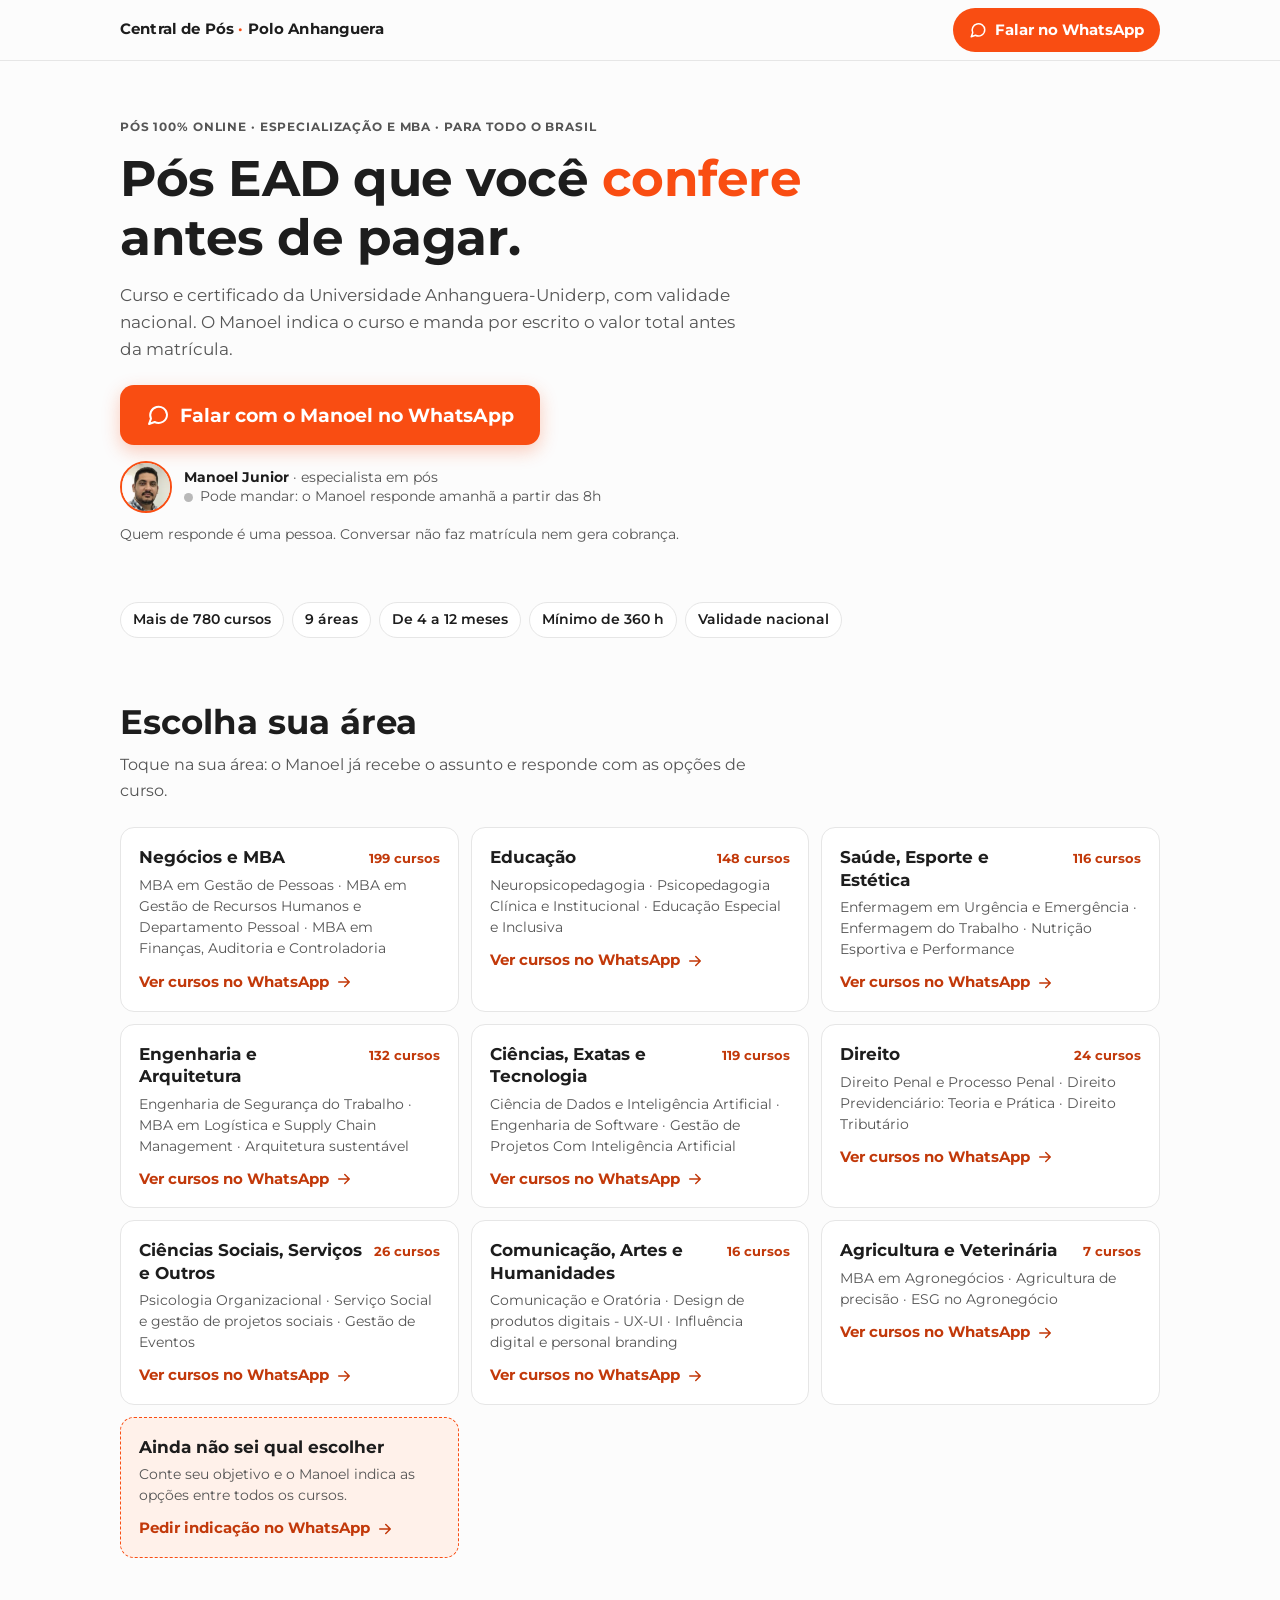
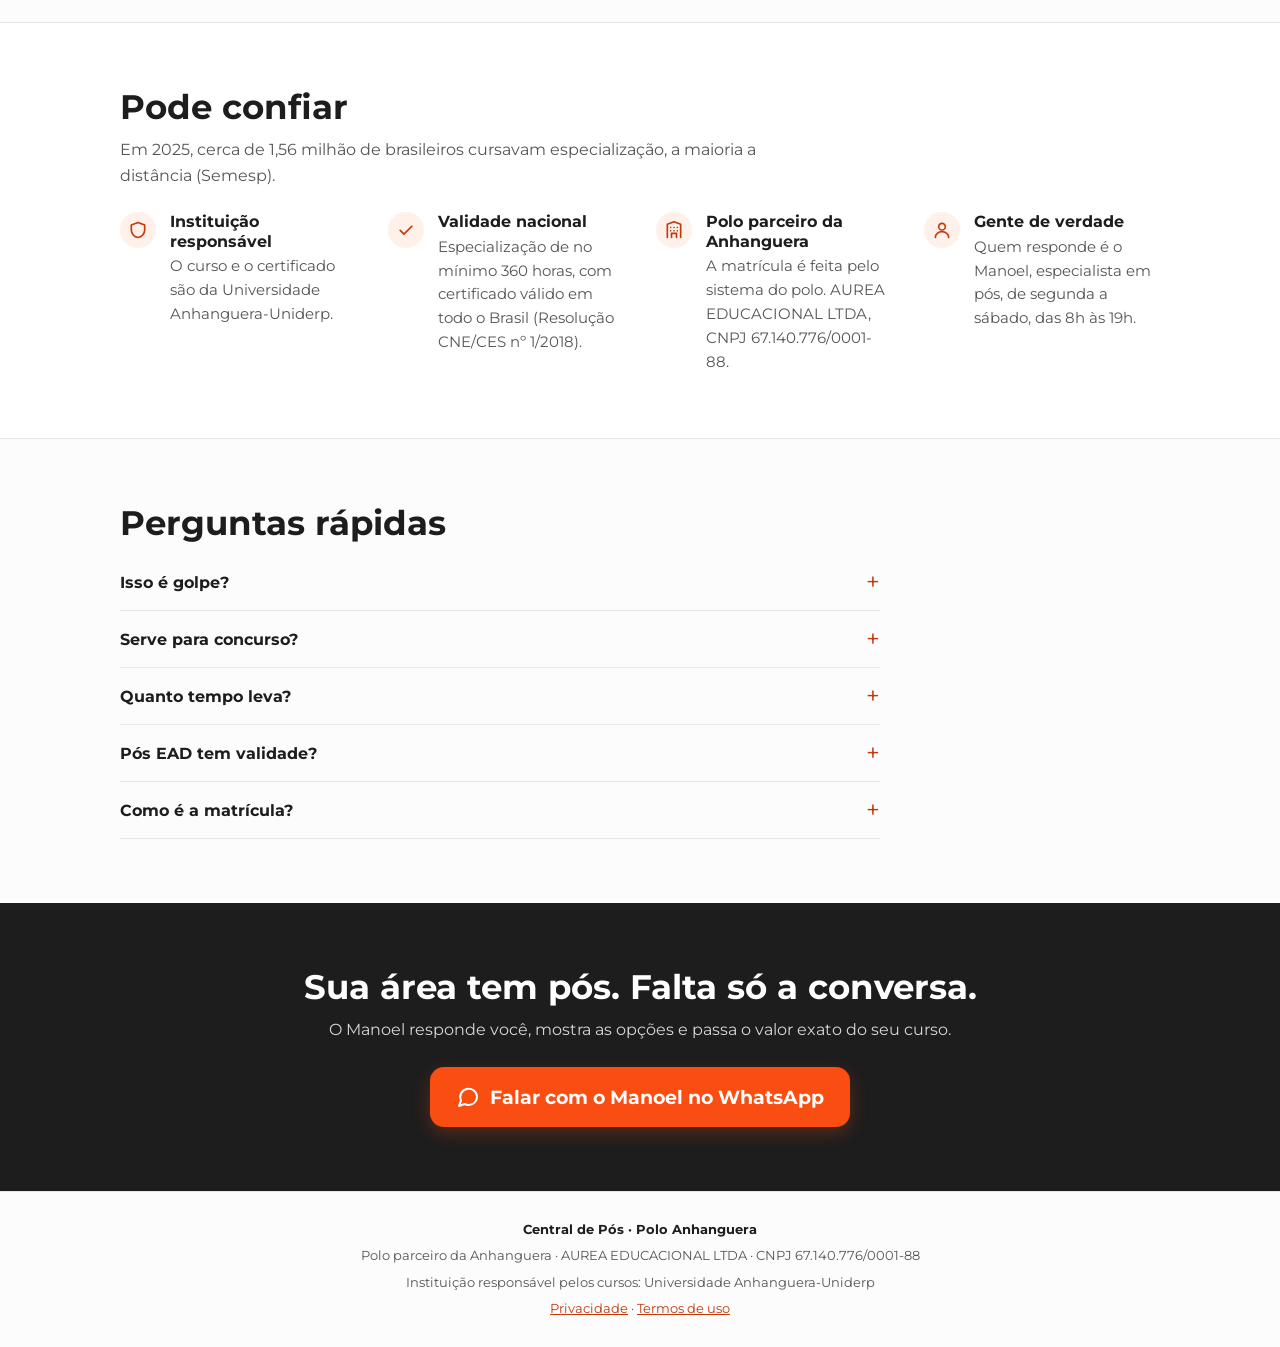
==== index.html @ 5d839a5b "Foto do Manoel no cartão do atendente Só o rosto, recortado sem a faixa com o logo da Anhanguera (o " ====
<!DOCTYPE html>
<html lang="pt-BR">
<head>
<meta charset="utf-8">
<meta name="viewport" content="width=device-width, initial-scale=1, viewport-fit=cover">
<title>Pós-graduação 100% online | Central de Pós · Polo Anhanguera</title>
<meta name="description" content="Especialização e MBA 100% online, para todo o Brasil. Escolha sua área e fale com o Manoel no WhatsApp: atendimento humano do primeiro oi à matrícula.">

<link rel="canonical" href="https://centraldepos.com.br/">
<meta property="og:type" content="website">
<meta property="og:locale" content="pt_BR">
<meta property="og:site_name" content="Central de Pós · Polo Anhanguera">
<meta property="og:title" content="Pós-graduação 100% online | Central de Pós · Polo Anhanguera">
<meta property="og:description" content="Especialização e MBA 100% online, para todo o Brasil. Escolha sua área e fale com o Manoel no WhatsApp: atendimento humano do primeiro oi à matrícula.">
<meta property="og:url" content="https://centraldepos.com.br/">
<meta property="og:image" content="https://centraldepos.com.br/og.png">
<meta property="og:image:width" content="1200">
<meta property="og:image:height" content="630">
<meta name="twitter:card" content="summary_large_image">
<meta name="theme-color" content="#F94D12">
<link rel="preload" href="/fontes/montserrat-700.woff2" as="font" type="font/woff2" crossorigin>
<style>
/* Central de Pós: celular primeiro. Fonte própria (sem Google Fonts: mais rápido e sem terceiro).
   Laranja #F94D12 é o único acento; --laranja-texto é o mesmo tom escurecido para texto pequeno
   passar no contraste mínimo (4,5:1) sobre o fundo claro. */
@font-face { font-family: 'Montserrat'; font-weight: 400; font-display: swap; src: url('/fontes/montserrat-400.woff2') format('woff2'); }
@font-face { font-family: 'Montserrat'; font-weight: 600; font-display: swap; src: url('/fontes/montserrat-600.woff2') format('woff2'); }
@font-face { font-family: 'Montserrat'; font-weight: 700; font-display: swap; src: url('/fontes/montserrat-700.woff2') format('woff2'); }

:root {
  --laranja: #F94D12;
  --laranja-forte: #D63E0B;
  --laranja-texto: #C2390A;
  --laranja-fundo: #FFF1EA;
  --texto: #1D1D1D;
  --texto-suave: #555555;
  --fundo: #FCFCFC;
  --cartao: #FFFFFF;
  --linha: #E6E6E6;
  --raio: 14px;
  --largura: 1080px;
}

*, *::before, *::after { box-sizing: border-box; }
html { -webkit-text-size-adjust: 100%; scroll-behavior: smooth; }
body {
  margin: 0;
  background: var(--fundo);
  color: var(--texto);
  font-family: 'Montserrat', system-ui, -apple-system, 'Segoe UI', Roboto, sans-serif;
  font-size: 1rem;
  line-height: 1.6;
  overflow-wrap: break-word;
}
img, svg { display: block; max-width: 100%; }
a { color: var(--laranja-texto); }
h1, h2, h3 { line-height: 1.2; margin: 0; }
p { margin: 0; }
.dentro { width: 100%; max-width: var(--largura); margin: 0 auto; padding: 0 20px; }
.secao { padding: 48px 0; }
.secao__titulo { font-size: clamp(1.5rem, 5.5vw, 2.1rem); font-weight: 700; margin-bottom: 10px; }
.secao__sub { color: var(--texto-suave); margin-bottom: 24px; max-width: 640px; }

/* Cabeçalho fixo no topo */
.topo { position: sticky; top: 0; z-index: 20; background: rgba(252, 252, 252, 0.96); border-bottom: 1px solid var(--linha); }
.topo__dentro { display: flex; align-items: center; justify-content: space-between; gap: 12px; max-width: var(--largura); margin: 0 auto; min-height: 56px; padding: 8px 20px; }
.marca { color: var(--texto); font-weight: 700; font-size: 0.92rem; letter-spacing: 0.01em; text-decoration: none; }
.marca span { color: var(--laranja); }
.topo__whats { display: inline-flex; align-items: center; gap: 8px; min-height: 44px; padding: 8px 16px; border-radius: 999px; background: var(--laranja); color: #fff; font-weight: 700; font-size: 0.95rem; text-decoration: none; white-space: nowrap; }
.topo__whats svg { width: 18px; height: 18px; flex: none; }
/* No celular a barra de baixo faz esse papel. */
.com-barra .topo__whats { display: none; }

/* Botão principal */
.botao {
  display: flex; align-items: center; justify-content: center; gap: 10px;
  width: 100%; max-width: 420px; min-height: 60px; padding: 14px 22px;
  border-radius: var(--raio); background: var(--laranja); color: #fff;
  font-weight: 700; font-size: 1.2rem; line-height: 1.25; text-align: center; text-decoration: none;
  box-shadow: 0 6px 18px rgba(249, 77, 18, 0.28);
  transition: background-color 0.15s ease, transform 0.15s ease;
}
.botao svg { width: 24px; height: 24px; flex: none; }
.botao:hover { background: var(--laranja-forte); }
.botao:active { transform: scale(0.98); }
a:focus-visible, summary:focus-visible { outline: 3px solid var(--texto); outline-offset: 3px; }

/* Topo da página */
.heroi { padding: 28px 0 36px; }
.rotulo { font-size: 0.78rem; font-weight: 700; color: var(--texto-suave); text-transform: uppercase; letter-spacing: 0.07em; margin-bottom: 12px; }
.heroi h1 { font-size: clamp(1.85rem, 8.2vw, 3.1rem); font-weight: 700; letter-spacing: -0.01em; margin-bottom: 14px; max-width: 760px; }
.heroi h1 em { font-style: normal; color: var(--laranja); }
.heroi__sub { font-size: 1.06rem; color: var(--texto-suave); margin-bottom: 22px; max-width: 620px; }
.heroi__nota { font-size: 0.88rem; color: var(--texto-suave); margin-top: 10px; }

/* Quem atende: foto pequena, nome e situação do horário, colados ao botão */
.atendente { display: flex; align-items: center; gap: 12px; margin-top: 16px; }
.atendente__foto { flex: none; width: 52px; height: 52px; border-radius: 50%; object-fit: cover; border: 2px solid var(--laranja); }
.atendente__foto--letra { display: flex; align-items: center; justify-content: center; background: var(--laranja); color: #fff; font-weight: 700; font-size: 1.3rem; }
.atendente__nome { font-size: 0.9rem; line-height: 1.35; color: var(--texto-suave); }
.atendente__nome strong { color: var(--texto); font-weight: 700; }
.inteiro { white-space: nowrap; }
.atendente__horario { display: flex; align-items: center; gap: 7px; font-size: 0.86rem; color: var(--texto-suave); line-height: 1.4; }
.atendente__ponto { flex: none; width: 9px; height: 9px; border-radius: 50%; background: #B8B8B8; }
.atendente__horario--aberto .atendente__ponto { background: var(--laranja); box-shadow: 0 0 0 3px var(--laranja-fundo); }

/* Selo da campanha (some sozinho depois do fim) */
.selo { margin-top: 22px; max-width: 520px; padding: 14px 16px; border: 1.5px solid var(--laranja); border-radius: var(--raio); background: var(--laranja-fundo); }
.selo__nome { font-size: 0.78rem; font-weight: 700; text-transform: uppercase; letter-spacing: 0.07em; color: var(--laranja-texto); margin-bottom: 4px; }
.selo__oferta { font-weight: 700; font-size: 1.02rem; }
.selo__notas { margin-top: 8px; font-size: 0.74rem; line-height: 1.5; color: var(--texto-suave); }
.selo__notas p + p { margin-top: 4px; }

/* Fatos */
.fatos { display: flex; flex-wrap: wrap; gap: 8px; margin: 0; padding: 0; list-style: none; }
.fatos li { padding: 6px 12px; border: 1px solid var(--linha); border-radius: 999px; background: var(--cartao); font-size: 0.85rem; font-weight: 600; }

/* Áreas */
.areas { display: grid; grid-template-columns: 1fr; gap: 12px; }
.area {
  display: flex; flex-direction: column; gap: 6px; padding: 18px 18px 16px;
  border: 1px solid var(--linha); border-radius: var(--raio); background: var(--cartao);
  color: var(--texto); text-decoration: none; transition: border-color 0.15s ease, box-shadow 0.15s ease;
}
.area:hover { border-color: var(--laranja); box-shadow: 0 4px 16px rgba(29, 29, 29, 0.06); }
.area__topo { display: flex; align-items: baseline; justify-content: space-between; gap: 10px; }
.area__nome { font-weight: 700; font-size: 1.08rem; line-height: 1.3; }
.area__qtd { flex: none; font-size: 0.82rem; font-weight: 700; color: var(--laranja-texto); }
.area__ex { font-size: 0.88rem; color: var(--texto-suave); line-height: 1.5; }
.area__cta { display: inline-flex; align-items: center; gap: 6px; margin-top: 4px; font-weight: 700; font-size: 0.95rem; color: var(--laranja-texto); }
.area__cta svg { width: 18px; height: 18px; }
.area--ajuda { border-style: dashed; border-color: var(--laranja); background: var(--laranja-fundo); }

/* Confiança */
.confianca { background: var(--cartao); border-top: 1px solid var(--linha); border-bottom: 1px solid var(--linha); }
.provas { display: grid; grid-template-columns: 1fr; gap: 18px; margin: 0; padding: 0; list-style: none; }
.prova { display: flex; gap: 14px; }
.prova__icone { flex: none; width: 36px; height: 36px; border-radius: 50%; background: var(--laranja-fundo); color: var(--laranja-texto); display: flex; align-items: center; justify-content: center; }
.prova__icone svg { width: 20px; height: 20px; }
.prova h3 { font-size: 1.02rem; margin-bottom: 4px; }
.prova p { font-size: 0.93rem; color: var(--texto-suave); }

/* Perguntas */
.perguntas { max-width: 760px; }
.pergunta { border-bottom: 1px solid var(--linha); }
.pergunta summary { display: flex; align-items: center; justify-content: space-between; gap: 16px; min-height: 56px; padding: 14px 0; font-weight: 700; font-size: 1.02rem; cursor: pointer; list-style: none; }
.pergunta summary::-webkit-details-marker { display: none; }
.pergunta summary::after { content: '+'; flex: none; font-size: 1.5rem; font-weight: 400; color: var(--laranja-texto); line-height: 1; }
.pergunta[open] summary::after { content: '–'; }
.pergunta p { padding: 0 0 18px; color: var(--texto-suave); font-size: 0.96rem; }

/* Chamada final */
.final { background: var(--texto); color: #fff; text-align: center; }
.final .secao__titulo { color: #fff; }
.final .secao__sub { color: #D6D6D6; margin-left: auto; margin-right: auto; }
.final .botao { margin: 0 auto; }

/* Rodapé */
.rodape { padding: 28px 20px; text-align: center; font-size: 0.8rem; color: var(--texto-suave); border-top: 1px solid var(--linha); }
.rodape p + p { margin-top: 6px; }
.rodape__marca { font-weight: 700; color: var(--texto); }

/* Barra fixa do WhatsApp no celular */
.barra-whats {
  position: fixed; left: 0; right: 0; bottom: 0; z-index: 30;
  display: flex; align-items: center; justify-content: center; gap: 10px;
  min-height: 60px; padding: 10px 16px calc(10px + env(safe-area-inset-bottom));
  background: var(--laranja); color: #fff; font-weight: 700; font-size: 1.12rem; text-decoration: none;
  box-shadow: 0 -4px 16px rgba(29, 29, 29, 0.12);
  transition: transform 0.2s ease;
}
.barra-whats svg { width: 24px; height: 24px; flex: none; }
.barra-whats--fora { transform: translateY(110%); }
.area--destaque { border-color: var(--laranja); box-shadow: 0 0 0 3px var(--laranja-fundo); }
.com-barra { padding-bottom: calc(64px + env(safe-area-inset-bottom)); }

/* Páginas de texto (privacidade, termos) */
.texto { max-width: 760px; padding-top: 32px; padding-bottom: 48px; }
.texto h1 { font-size: clamp(1.6rem, 6vw, 2.2rem); margin-bottom: 8px; }
.texto h2 { font-size: 1.15rem; margin: 28px 0 8px; }
.texto p, .texto li { color: #333; }
.texto p + p { margin-top: 10px; }
.texto ul { padding-left: 20px; margin: 8px 0 0; }
.texto .atualizado { color: var(--texto-suave); font-size: 0.88rem; }

@media (min-width: 640px) {
  .areas { grid-template-columns: repeat(2, 1fr); }
  .provas { grid-template-columns: repeat(2, 1fr); gap: 24px 32px; }
  .secao { padding: 64px 0; }
  .heroi { padding: 56px 0 56px; }
}
@media (min-width: 960px) {
  .areas { grid-template-columns: repeat(3, 1fr); }
  .provas { grid-template-columns: repeat(4, 1fr); }
  .com-barra .topo__whats { display: inline-flex; }
  .barra-whats { display: none; }
  .com-barra { padding-bottom: 0; }
}
@media (prefers-reduced-motion: reduce) {
  html { scroll-behavior: auto; }
  * { transition: none !important; }
}
</style>
<script type="application/ld+json">{"@context":"https://schema.org","@graph":[{"@type":"EducationalOrganization","name":"Central de Pós · Polo Anhanguera","legalName":"AUREA EDUCACIONAL LTDA","taxID":"67.140.776/0001-88","url":"https://centraldepos.com.br/","areaServed":"BR","contactPoint":{"@type":"ContactPoint","telephone":"+55-19-99246-7847","contactType":"customer service","availableLanguage":"Portuguese","hoursAvailable":{"@type":"OpeningHoursSpecification","dayOfWeek":["Monday","Tuesday","Wednesday","Thursday","Friday","Saturday"],"opens":"08:00","closes":"19:00"}}},{"@type":"FAQPage","mainEntity":[{"@type":"Question","name":"Isso é golpe?","acceptedAnswer":{"@type":"Answer","text":"Não. Somos um polo parceiro da Anhanguera, da empresa AUREA EDUCACIONAL LTDA, CNPJ 67.140.776/0001-88. O curso e o certificado são da Universidade Anhanguera-Uniderp, e a matrícula é feita pelo sistema do polo. Antes de pagar, você recebe por escrito o nome do curso, a carga horária e o valor total."}},{"@type":"Question","name":"Serve para concurso?","acceptedAnswer":{"@type":"Answer","text":"Muitos editais e planos de carreira aceitam especialização como título, mas quem decide é o edital de cada um. Mande o seu para o Manoel conferir antes de escolher o curso."}},{"@type":"Question","name":"Quanto tempo leva?","acceptedAnswer":{"@type":"Answer","text":"Depende do ritmo que você escolher: 4, 6 ou de 10 a 12 meses, conforme o curso. O Manoel mostra os ritmos que a sua pós tem."}},{"@type":"Question","name":"Pós EAD tem validade?","acceptedAnswer":{"@type":"Answer","text":"Tem. Pela Resolução CNE/CES nº 1/2018, a especialização tem no mínimo 360 horas e o certificado tem validade nacional. A pós a distância só pode ser oferecida por instituição credenciada para EAD. Se você precisa do título para um conselho profissional, confirme com o conselho antes de escolher: certificado de especialização não é o mesmo que título de especialista."}},{"@type":"Question","name":"Como é a matrícula?","acceptedAnswer":{"@type":"Answer","text":"Pelo WhatsApp, com o Manoel, sem ir a lugar nenhum. Ele confirma com você o curso, o ritmo e o valor e faz a matrícula pelo sistema do polo. Depois, você estuda 100% online, no seu horário."}}]}]}</script>
</head>
<body class="com-barra">
<header class="topo">
  <div class="topo__dentro">
    <a class="marca" href="/">Central de Pós <span aria-hidden="true">·</span> Polo Anhanguera</a>
    <a class="topo__whats" data-whats data-posicao="cabecalho" href="https://wa.me/5519992467847?text=Oi!%20Vim%20pelo%20site%20e%20quero%20saber%20da%20p%C3%B3s%20(SITE)" rel="noopener"><svg viewBox="0 0 24 24" fill="none" stroke="currentColor" stroke-width="2" stroke-linecap="round" stroke-linejoin="round" aria-hidden="true"><path d="M21 11.5a8.4 8.4 0 0 1-12.3 7.5L3 21l2-5.4A8.4 8.4 0 1 1 21 11.5z"/></svg><span>Falar no WhatsApp</span></a>
  </div>
</header>
<main>
  <section class="heroi">
    <div class="dentro">
      <p class="rotulo">Pós 100% online · Especialização e MBA · para todo o Brasil</p>
      <h1>Pós EAD que você <em>confere</em> antes de pagar.</h1>
      <p class="heroi__sub">Curso e certificado da Universidade Anhanguera-Uniderp, com validade nacional. O Manoel indica o curso e manda por escrito o valor total antes da matrícula.</p>
      <a class="botao" data-whats data-posicao="topo" href="https://wa.me/5519992467847?text=Oi!%20Vim%20pelo%20site%20e%20quero%20saber%20da%20p%C3%B3s%20(SITE)" rel="noopener"><svg viewBox="0 0 24 24" fill="none" stroke="currentColor" stroke-width="2" stroke-linecap="round" stroke-linejoin="round" aria-hidden="true"><path d="M21 11.5a8.4 8.4 0 0 1-12.3 7.5L3 21l2-5.4A8.4 8.4 0 1 1 21 11.5z"/></svg><span>Falar com o Manoel no WhatsApp</span></a>
      <div class="atendente">
        <img class="atendente__foto" src="/manoel.webp" width="52" height="52" alt="Manoel Junior">
        <div>
          <p class="atendente__nome"><strong>Manoel Junior</strong> · <span class="inteiro">especialista em pós</span></p>
          <p class="atendente__horario"><span class="atendente__ponto" aria-hidden="true"></span><span data-horario>Atendimento de segunda a sábado, das 8h às 19h</span></p>
        </div>
      </div>
      <p class="heroi__nota">Quem responde é uma pessoa. Conversar não faz matrícula nem gera cobrança.</p>
      <div class="selo" data-fim="2026-11-02T23:59:00-03:00">
        <p class="selo__nome">Outubro da Pós · <span data-faltam>até 02/11</span></p>
        <p class="selo__oferta">2ª pós EAD grátis* na compra da 1ª · parcelas a partir de R$ 129,00**</p>
        <div class="selo__notas"><p>* A 2ª pós EAD, de valor igual ou menor, é liberada conforme o regulamento: no cartão de crédito (exceto recorrente) ou à vista, a partir do 10º dia útil após a compra; no boleto, Pix ou cartão recorrente, depois de concluir a 1ª pós. Regulamento completo com o Manoel.</p><p>** Categoria Tradicional. O valor total e o número de parcelas do seu curso o Manoel informa antes da matrícula.</p></div>
      </div>
    </div>
  </section>

  <section class="dentro" aria-label="Em números">
    <ul class="fatos">
      <li>Mais de 780 cursos</li>
      <li>9 áreas</li>
      <li>De 4 a 12 meses</li>
      <li>Mínimo de 360 h</li>
      <li>Validade nacional</li>
    </ul>
  </section>

  <section class="secao" id="areas">
    <div class="dentro">
      <h2 class="secao__titulo">Escolha sua área</h2>
      <p class="secao__sub">Toque na sua área: o Manoel já recebe o assunto e responde com as opções de curso.</p>
      <div class="areas">
        <a class="area" id="area-negocios" data-whats data-area="Negócios e MBA" data-posicao="area" href="https://wa.me/5519992467847?text=Oi!%20Vim%20pelo%20site%20e%20quero%20saber%20da%20p%C3%B3s%20em%20Neg%C3%B3cios%20e%20MBA%20(SITE)" rel="noopener">
          <span class="area__topo"><span class="area__nome">Negócios e MBA</span><span class="area__qtd">199 cursos</span></span>
          <span class="area__ex">MBA em Gestão de Pessoas · MBA em Gestão de Recursos Humanos e Departamento Pessoal · MBA em Finanças, Auditoria e Controladoria</span>
          <span class="area__cta">Ver cursos no WhatsApp <svg viewBox="0 0 24 24" fill="none" stroke="currentColor" stroke-width="2" stroke-linecap="round" stroke-linejoin="round" aria-hidden="true"><path d="M5 12h14M13 6l6 6-6 6"/></svg></span>
        </a>
        <a class="area" id="area-educacao" data-whats data-area="Educação" data-posicao="area" href="https://wa.me/5519992467847?text=Oi!%20Vim%20pelo%20site%20e%20quero%20saber%20da%20p%C3%B3s%20em%20Educa%C3%A7%C3%A3o%20(SITE)" rel="noopener">
          <span class="area__topo"><span class="area__nome">Educação</span><span class="area__qtd">148 cursos</span></span>
          <span class="area__ex">Neuropsicopedagogia · Psicopedagogia Clínica e Institucional · Educação Especial e Inclusiva</span>
          <span class="area__cta">Ver cursos no WhatsApp <svg viewBox="0 0 24 24" fill="none" stroke="currentColor" stroke-width="2" stroke-linecap="round" stroke-linejoin="round" aria-hidden="true"><path d="M5 12h14M13 6l6 6-6 6"/></svg></span>
        </a>
        <a class="area" id="area-saude" data-whats data-area="Saúde, Esporte e Estética" data-posicao="area" href="https://wa.me/5519992467847?text=Oi!%20Vim%20pelo%20site%20e%20quero%20saber%20da%20p%C3%B3s%20em%20Sa%C3%BAde%2C%20Esporte%20e%20Est%C3%A9tica%20(SITE)" rel="noopener">
          <span class="area__topo"><span class="area__nome">Saúde, Esporte e Estética</span><span class="area__qtd">116 cursos</span></span>
          <span class="area__ex">Enfermagem em Urgência e Emergência · Enfermagem do Trabalho · Nutrição Esportiva e Performance</span>
          <span class="area__cta">Ver cursos no WhatsApp <svg viewBox="0 0 24 24" fill="none" stroke="currentColor" stroke-width="2" stroke-linecap="round" stroke-linejoin="round" aria-hidden="true"><path d="M5 12h14M13 6l6 6-6 6"/></svg></span>
        </a>
        <a class="area" id="area-engenharia" data-whats data-area="Engenharia e Arquitetura" data-posicao="area" href="https://wa.me/5519992467847?text=Oi!%20Vim%20pelo%20site%20e%20quero%20saber%20da%20p%C3%B3s%20em%20Engenharia%20e%20Arquitetura%20(SITE)" rel="noopener">
          <span class="area__topo"><span class="area__nome">Engenharia e Arquitetura</span><span class="area__qtd">132 cursos</span></span>
          <span class="area__ex">Engenharia de Segurança do Trabalho · MBA em Logística e Supply Chain Management · Arquitetura sustentável</span>
          <span class="area__cta">Ver cursos no WhatsApp <svg viewBox="0 0 24 24" fill="none" stroke="currentColor" stroke-width="2" stroke-linecap="round" stroke-linejoin="round" aria-hidden="true"><path d="M5 12h14M13 6l6 6-6 6"/></svg></span>
        </a>
        <a class="area" id="area-tecnologia" data-whats data-area="Ciências, Exatas e Tecnologia" data-posicao="area" href="https://wa.me/5519992467847?text=Oi!%20Vim%20pelo%20site%20e%20quero%20saber%20da%20p%C3%B3s%20em%20Ci%C3%AAncias%2C%20Exatas%20e%20Tecnologia%20(SITE)" rel="noopener">
          <span class="area__topo"><span class="area__nome">Ciências, Exatas e Tecnologia</span><span class="area__qtd">119 cursos</span></span>
          <span class="area__ex">Ciência de Dados e Inteligência Artificial · Engenharia de Software · Gestão de Projetos Com Inteligência Artificial</span>
          <span class="area__cta">Ver cursos no WhatsApp <svg viewBox="0 0 24 24" fill="none" stroke="currentColor" stroke-width="2" stroke-linecap="round" stroke-linejoin="round" aria-hidden="true"><path d="M5 12h14M13 6l6 6-6 6"/></svg></span>
        </a>
        <a class="area" id="area-direito" data-whats data-area="Direito" data-posicao="area" href="https://wa.me/5519992467847?text=Oi!%20Vim%20pelo%20site%20e%20quero%20saber%20da%20p%C3%B3s%20em%20Direito%20(SITE)" rel="noopener">
          <span class="area__topo"><span class="area__nome">Direito</span><span class="area__qtd">24 cursos</span></span>
          <span class="area__ex">Direito Penal e Processo Penal · Direito Previdenciário: Teoria e Prática · Direito Tributário</span>
          <span class="area__cta">Ver cursos no WhatsApp <svg viewBox="0 0 24 24" fill="none" stroke="currentColor" stroke-width="2" stroke-linecap="round" stroke-linejoin="round" aria-hidden="true"><path d="M5 12h14M13 6l6 6-6 6"/></svg></span>
        </a>
        <a class="area" id="area-sociais" data-whats data-area="Ciências Sociais, Serviços e Outros" data-posicao="area" href="https://wa.me/5519992467847?text=Oi!%20Vim%20pelo%20site%20e%20quero%20saber%20da%20p%C3%B3s%20em%20Ci%C3%AAncias%20Sociais%2C%20Servi%C3%A7os%20e%20Outros%20(SITE)" rel="noopener">
          <span class="area__topo"><span class="area__nome">Ciências Sociais, Serviços e Outros</span><span class="area__qtd">26 cursos</span></span>
          <span class="area__ex">Psicologia Organizacional · Serviço Social e gestão de projetos sociais · Gestão de Eventos</span>
          <span class="area__cta">Ver cursos no WhatsApp <svg viewBox="0 0 24 24" fill="none" stroke="currentColor" stroke-width="2" stroke-linecap="round" stroke-linejoin="round" aria-hidden="true"><path d="M5 12h14M13 6l6 6-6 6"/></svg></span>
        </a>
        <a class="area" id="area-comunicacao" data-whats data-area="Comunicação, Artes e Humanidades" data-posicao="area" href="https://wa.me/5519992467847?text=Oi!%20Vim%20pelo%20site%20e%20quero%20saber%20da%20p%C3%B3s%20em%20Comunica%C3%A7%C3%A3o%2C%20Artes%20e%20Humanidades%20(SITE)" rel="noopener">
          <span class="area__topo"><span class="area__nome">Comunicação, Artes e Humanidades</span><span class="area__qtd">16 cursos</span></span>
          <span class="area__ex">Comunicação e Oratória · Design de produtos digitais - UX-UI · Influência digital e personal branding</span>
          <span class="area__cta">Ver cursos no WhatsApp <svg viewBox="0 0 24 24" fill="none" stroke="currentColor" stroke-width="2" stroke-linecap="round" stroke-linejoin="round" aria-hidden="true"><path d="M5 12h14M13 6l6 6-6 6"/></svg></span>
        </a>
        <a class="area" id="area-agro" data-whats data-area="Agricultura e Veterinária" data-posicao="area" href="https://wa.me/5519992467847?text=Oi!%20Vim%20pelo%20site%20e%20quero%20saber%20da%20p%C3%B3s%20em%20Agricultura%20e%20Veterin%C3%A1ria%20(SITE)" rel="noopener">
          <span class="area__topo"><span class="area__nome">Agricultura e Veterinária</span><span class="area__qtd">7 cursos</span></span>
          <span class="area__ex">MBA em Agronegócios · Agricultura de precisão · ESG no Agronegócio</span>
          <span class="area__cta">Ver cursos no WhatsApp <svg viewBox="0 0 24 24" fill="none" stroke="currentColor" stroke-width="2" stroke-linecap="round" stroke-linejoin="round" aria-hidden="true"><path d="M5 12h14M13 6l6 6-6 6"/></svg></span>
        </a>
        <a class="area area--ajuda" data-whats data-posicao="nao-sei" href="https://wa.me/5519992467847?text=Oi!%20Vim%20pelo%20site%20e%20quero%20saber%20da%20p%C3%B3s%20(SITE)" rel="noopener">
          <span class="area__topo"><span class="area__nome">Ainda não sei qual escolher</span></span>
          <span class="area__ex">Conte seu objetivo e o Manoel indica as opções entre todos os cursos.</span>
          <span class="area__cta">Pedir indicação no WhatsApp <svg viewBox="0 0 24 24" fill="none" stroke="currentColor" stroke-width="2" stroke-linecap="round" stroke-linejoin="round" aria-hidden="true"><path d="M5 12h14M13 6l6 6-6 6"/></svg></span>
        </a>
      </div>
    </div>
  </section>

  <section class="secao confianca">
    <div class="dentro">
      <h2 class="secao__titulo">Pode confiar</h2>
      <p class="secao__sub">Em 2025, cerca de 1,56 milhão de brasileiros cursavam especialização, a maioria a distância (Semesp).</p>
      <ul class="provas">
        <li class="prova">
          <span class="prova__icone"><svg viewBox="0 0 24 24" fill="none" stroke="currentColor" stroke-width="2" stroke-linecap="round" stroke-linejoin="round" aria-hidden="true"><path d="M12 3l8 3v6c0 4.5-3.4 8.3-8 9-4.6-.7-8-4.5-8-9V6z"/></svg></span>
          <div><h3>Instituição responsável</h3><p>O curso e o certificado são da Universidade Anhanguera-Uniderp.</p></div>
        </li>
        <li class="prova">
          <span class="prova__icone"><svg viewBox="0 0 24 24" fill="none" stroke="currentColor" stroke-width="2" stroke-linecap="round" stroke-linejoin="round" aria-hidden="true"><path d="M5 12.5l4.5 4.5L19 7.5"/></svg></span>
          <div><h3>Validade nacional</h3><p>Especialização de no mínimo 360 horas, com certificado válido em todo o Brasil (Resolução CNE/CES nº 1/2018).</p></div>
        </li>
        <li class="prova">
          <span class="prova__icone"><svg viewBox="0 0 24 24" fill="none" stroke="currentColor" stroke-width="2" stroke-linecap="round" stroke-linejoin="round" aria-hidden="true"><path d="M4 21V5l8-3 8 3v16M9 21v-5h6v5M8 9h.01M12 9h.01M16 9h.01M8 13h.01M12 13h.01M16 13h.01"/></svg></span>
          <div><h3>Polo parceiro da Anhanguera</h3><p>A matrícula é feita pelo sistema do polo. AUREA EDUCACIONAL LTDA, CNPJ 67.140.776/0001-88.</p></div>
        </li>
        <li class="prova">
          <span class="prova__icone"><svg viewBox="0 0 24 24" fill="none" stroke="currentColor" stroke-width="2" stroke-linecap="round" stroke-linejoin="round" aria-hidden="true"><circle cx="12" cy="8" r="4"/><path d="M4 21c0-4 3.6-7 8-7s8 3 8 7"/></svg></span>
          <div><h3>Gente de verdade</h3><p>Quem responde é o Manoel, especialista em pós, de segunda a sábado, das 8h às 19h.</p></div>
        </li>
      </ul>
    </div>
  </section>

  <section class="secao">
    <div class="dentro">
      <h2 class="secao__titulo">Perguntas rápidas</h2>
      <div class="perguntas">
        <details class="pergunta"><summary>Isso é golpe?</summary><p>Não. Somos um polo parceiro da Anhanguera, da empresa AUREA EDUCACIONAL LTDA, CNPJ 67.140.776/0001-88. O curso e o certificado são da Universidade Anhanguera-Uniderp, e a matrícula é feita pelo sistema do polo. Antes de pagar, você recebe por escrito o nome do curso, a carga horária e o valor total.</p></details>
        <details class="pergunta"><summary>Serve para concurso?</summary><p>Muitos editais e planos de carreira aceitam especialização como título, mas quem decide é o edital de cada um. Mande o seu para o Manoel conferir antes de escolher o curso.</p></details>
        <details class="pergunta"><summary>Quanto tempo leva?</summary><p>Depende do ritmo que você escolher: 4, 6 ou de 10 a 12 meses, conforme o curso. O Manoel mostra os ritmos que a sua pós tem.</p></details>
        <details class="pergunta"><summary>Pós EAD tem validade?</summary><p>Tem. Pela Resolução CNE/CES nº 1/2018, a especialização tem no mínimo 360 horas e o certificado tem validade nacional. A pós a distância só pode ser oferecida por instituição credenciada para EAD. Se você precisa do título para um conselho profissional, confirme com o conselho antes de escolher: certificado de especialização não é o mesmo que título de especialista.</p></details>
        <details class="pergunta"><summary>Como é a matrícula?</summary><p>Pelo WhatsApp, com o Manoel, sem ir a lugar nenhum. Ele confirma com você o curso, o ritmo e o valor e faz a matrícula pelo sistema do polo. Depois, você estuda 100% online, no seu horário.</p></details>
      </div>
    </div>
  </section>

  <section class="secao final">
    <div class="dentro">
      <h2 class="secao__titulo">Sua área tem pós. Falta só a conversa.</h2>
      <p class="secao__sub">O Manoel responde você, mostra as opções e passa o valor exato do seu curso.</p>
      <a class="botao" data-whats data-posicao="final" href="https://wa.me/5519992467847?text=Oi!%20Vim%20pelo%20site%20e%20quero%20saber%20da%20p%C3%B3s%20(SITE)" rel="noopener"><svg viewBox="0 0 24 24" fill="none" stroke="currentColor" stroke-width="2" stroke-linecap="round" stroke-linejoin="round" aria-hidden="true"><path d="M21 11.5a8.4 8.4 0 0 1-12.3 7.5L3 21l2-5.4A8.4 8.4 0 1 1 21 11.5z"/></svg><span>Falar com o Manoel no WhatsApp</span></a>
    </div>
  </section>
</main>
<footer class="rodape">
  <p class="rodape__marca">Central de Pós · Polo Anhanguera</p>
  <p>Polo parceiro da Anhanguera · AUREA EDUCACIONAL LTDA · CNPJ 67.140.776/0001-88</p>
  <p>Instituição responsável pelos cursos: Universidade Anhanguera-Uniderp</p>
  <p><a href="/privacidade/">Privacidade</a> · <a href="/termos/">Termos de uso</a></p>
</footer>
<a class="barra-whats" data-whats data-posicao="barra" href="https://wa.me/5519992467847?text=Oi!%20Vim%20pelo%20site%20e%20quero%20saber%20da%20p%C3%B3s%20(SITE)" rel="noopener"><svg viewBox="0 0 24 24" fill="none" stroke="currentColor" stroke-width="2" stroke-linecap="round" stroke-linejoin="round" aria-hidden="true"><path d="M21 11.5a8.4 8.4 0 0 1-12.3 7.5L3 21l2-5.4A8.4 8.4 0 1 1 21 11.5z"/></svg><span>Falar com o Manoel no WhatsApp</span></a>
<script>
/* Monta o link do WhatsApp do Manoel a partir do código da página e do ?c= da URL.
   O gerador embute este arquivo em cada página de link curto, para o redirecionamento
   não esperar o download de outro arquivo. */
var LINK_CURTO = (function () {
  var REDES = { IG: 'Instagram', FB: 'Facebook', TT: 'TikTok', KW: 'Kwai', YT: 'YouTube' };
  // Vídeo: rede + número com 2 dígitos (00 = bio). Palavra-chave: resposta automática do direct/Messenger.
  var CODIGO_VIDEO = /^(IG|FB|TT|KW|YT)(\d{2})$/;
  var CODIGO_PALAVRA = /^(IG|FB)(POS|MBA|CONCURSO|CARREIRA)$/;

  function codigoValido(c) {
    c = String(c || '').trim().toUpperCase();
    return CODIGO_VIDEO.test(c) || CODIGO_PALAVRA.test(c) ? c : '';
  }

  // codigo 'SITE' = chegou sem código de rede. area: nome de exibição, nos botões das áreas.
  function mensagem(codigo, area) {
    var video = CODIGO_VIDEO.exec(codigo);
    var origem = codigo === 'SITE' ? 'Vim pelo site'
      : video && video[2] !== '00' ? 'Vi o vídeo no ' + REDES[video[1]]
      : 'Vim pelo ' + REDES[codigo.slice(0, 2)];
    return 'Oi! ' + origem + ' e quero saber da pós' + (area ? ' em ' + area : '') + ' (' + codigo + ')';
  }

  function destino(numero, codigoPadrao, search) {
    var c = '';
    try { c = codigoValido(new URLSearchParams(search).get('c')); } catch (e) { /* navegador antigo: fica o padrão */ }
    var codigo = c || codigoPadrao;
    return { codigo: codigo, url: 'https://wa.me/' + numero + '?text=' + encodeURIComponent(mensagem(codigo)) };
  }

  return { codigoValido: codigoValido, mensagem: mensagem, destino: destino };
})();
/* Botões de WhatsApp das páginas da pós ([data-whats]): mensagem com o código de origem e a área,
   origem guardada por 30 dias e selo de campanha que some depois do fim ([data-fim]).
   O gerador embute este arquivo logo depois de link-curto.js. Sem JS, os botões já têm o link "SITE". */
(function () {
  var NUMERO = '5519992467847';
  var REGISTRO = '';
  var TRINTA_DIAS = 30 * 24 * 60 * 60 * 1000;
  var REDE_DA_SIGLA = { IG: 'instagram', FB: 'facebook', TT: 'tiktok', KW: 'kwai', YT: 'youtube' };
  var agora = Date.now();

  function ler(chave) {
    try {
      var v = JSON.parse(localStorage.getItem(chave) || 'null');
      return v && agora - v.em < TRINTA_DIAS ? v : null;
    } catch (e) { return null; }
  }
  function gravar(chave, valor) {
    try { localStorage.setItem(chave, JSON.stringify(valor)); } catch (e) { /* modo privado: segue sem guardar */ }
  }

  var params = null;
  try { params = new URLSearchParams(location.search); } catch (e) {}
  function parametro(nome) { return params ? String(params.get(nome) || '').slice(0, 100) : ''; }

  // Código da URL > último guardado (de um link curto ou visita anterior) > SITE.
  var daUrl = LINK_CURTO.codigoValido(parametro('c'));
  var ultimo = ler('cp_ultimo_codigo');
  var codigo = daUrl || (ultimo && LINK_CURTO.codigoValido(ultimo.c)) || 'SITE';
  if (daUrl) gravar('cp_ultimo_codigo', { c: daUrl, em: agora });

  // Primeiro toque: de onde a pessoa veio da primeira vez, mesmo que troque de página depois.
  var primeiro = ler('cp_primeiro');
  if (!primeiro) {
    primeiro = {
      c: codigo,
      utm_source: parametro('utm_source') || REDE_DA_SIGLA[codigo.slice(0, 2)] || '',
      utm_medium: parametro('utm_medium'),
      utm_campaign: parametro('utm_campaign'),
      utm_content: parametro('utm_content'),
      gclid: parametro('gclid'),
      fbclid: parametro('fbclid'),
      entrada: location.pathname,
      em: agora
    };
    gravar('cp_primeiro', primeiro);
  }

  function registrar(botao, area) {
    var posicao = botao.getAttribute('data-posicao') || '';
    if (REGISTRO && navigator.sendBeacon) {
      // Não segura a ida para o WhatsApp: se falhar, a pessoa chega lá do mesmo jeito.
      var dados = JSON.stringify({ tipo: 'clique', rede: 'site', codigo: codigo, primeiro: primeiro.c, area: area, posicao: posicao, pagina: location.pathname, quando: new Date().toISOString() });
      try { navigator.sendBeacon(REGISTRO, new Blob([dados], { type: 'text/plain;charset=utf-8' })); } catch (e) {}
    }
    if (typeof window.gtag === 'function') {
      try { window.gtag('event', 'whatsapp_clique', { codigo: codigo, area: area, posicao: posicao }); } catch (e) {}
    }
  }

  var botoes = document.querySelectorAll('[data-whats]');
  for (var i = 0; i < botoes.length; i++) {
    (function (botao) {
      var area = botao.getAttribute('data-area') || '';
      botao.setAttribute('href', 'https://wa.me/' + NUMERO + '?text=' + encodeURIComponent(LINK_CURTO.mensagem(codigo, area)));
      botao.addEventListener('click', function () { registrar(botao, area); });
    })(botoes[i]);
  }

  // Oferta vencida não fica no ar, nem com a página em cache.
  var selos = document.querySelectorAll('[data-fim]');
  for (var j = 0; j < selos.length; j++) {
    var fimTexto = selos[j].getAttribute('data-fim');
    if (!(agora <= Date.parse(fimTexto))) { selos[j].parentNode.removeChild(selos[j]); continue; }
    var faltam = selos[j].querySelector('[data-faltam]');
    if (faltam) faltam.textContent = textoFaltam(fimTexto);
  }

  // Horário do atendimento pelo relógio de Brasília: diz se está aberto agora ou quando o Manoel volta,
  // para quem chama à noite não achar que ninguém atende. Sem JS, fica o horário por extenso.
  var horario = document.querySelector('[data-horario]');
  if (horario) {
    var situacao = situacaoAtendimento();
    horario.textContent = situacao.texto;
    if (situacao.aberto) horario.parentNode.classList.add('atendente__horario--aberto');
  }

  function situacaoAtendimento() {
    var DIAS = [1,2,3,4,5,6], ABRE = 8, FECHA = 19;
    var QUANDO = ['no domingo', 'na segunda', 'na terça', 'na quarta', 'na quinta', 'na sexta', 'no sábado'];
    var b = new Date(agora - 3 * 60 * 60 * 1000);
    var dia = b.getUTCDay();
    var hora = b.getUTCHours() + b.getUTCMinutes() / 60;
    var abreHoje = DIAS.indexOf(dia) >= 0;
    if (abreHoje && hora >= ABRE && hora < FECHA) return { aberto: true, texto: 'Atendimento aberto agora, até as ' + FECHA + 'h' };
    if (abreHoje && hora < ABRE) return { aberto: false, texto: 'Pode mandar: o Manoel responde hoje a partir das ' + ABRE + 'h' };
    for (var n = 1; n <= 7; n++) {
      var proximo = (dia + n) % 7;
      if (DIAS.indexOf(proximo) >= 0) return { aberto: false, texto: 'Pode mandar: o Manoel responde ' + (n === 1 ? 'amanhã' : QUANDO[proximo]) + ' a partir das ' + ABRE + 'h' };
    }
    return { aberto: false, texto: horario.textContent };
  }

  // Prazo real, em dias de calendário no horário de Brasília (UTC-3, sem horário de verão).
  function textoFaltam(fimTexto) {
    var hoje = new Date(agora - 3 * 60 * 60 * 1000);
    var p = fimTexto.slice(0, 10).split('-');
    var dias = Math.round((Date.UTC(+p[0], p[1] - 1, +p[2]) - Date.UTC(hoje.getUTCFullYear(), hoje.getUTCMonth(), hoje.getUTCDate())) / (24 * 60 * 60 * 1000));
    var data = p[2] + '/' + p[1];
    if (dias <= 0) return 'termina hoje às 23h59';
    if (dias === 1) return 'termina amanhã, ' + data + ', às 23h59';
    return 'faltam ' + dias + ' dias · até ' + data + ', 23h59';
  }

  // Barra fixa do celular: só aparece quando nem o botão do topo nem o da chamada final estão na tela,
  // para não repetir o mesmo convite. Sem IntersectionObserver, a barra fica sempre visível.
  var barra = document.querySelector('.barra-whats');
  var principais = document.querySelectorAll('.heroi .botao, .final .botao');
  if (barra && principais.length && 'IntersectionObserver' in window) {
    var visiveis = {};
    barra.classList.add('barra-whats--fora');
    var observador = new IntersectionObserver(function (registros) {
      for (var k = 0; k < registros.length; k++) visiveis[registros[k].target.getAttribute('data-posicao')] = registros[k].isIntersecting;
      barra.classList.toggle('barra-whats--fora', !!(visiveis.topo || visiveis.final));
    });
    for (var m = 0; m < principais.length; m++) observador.observe(principais[m]);
  }

  // ?area=saude (vídeo de área): leva direto ao cartão da área.
  var slug = parametro('area').replace(/[^a-z]/g, '');
  var alvo = slug && document.getElementById('area-' + slug);
  if (alvo) {
    alvo.classList.add('area--destaque');
    try { alvo.scrollIntoView({ block: 'center' }); } catch (e) {}
  }
})();
</script>
</body>
</html>
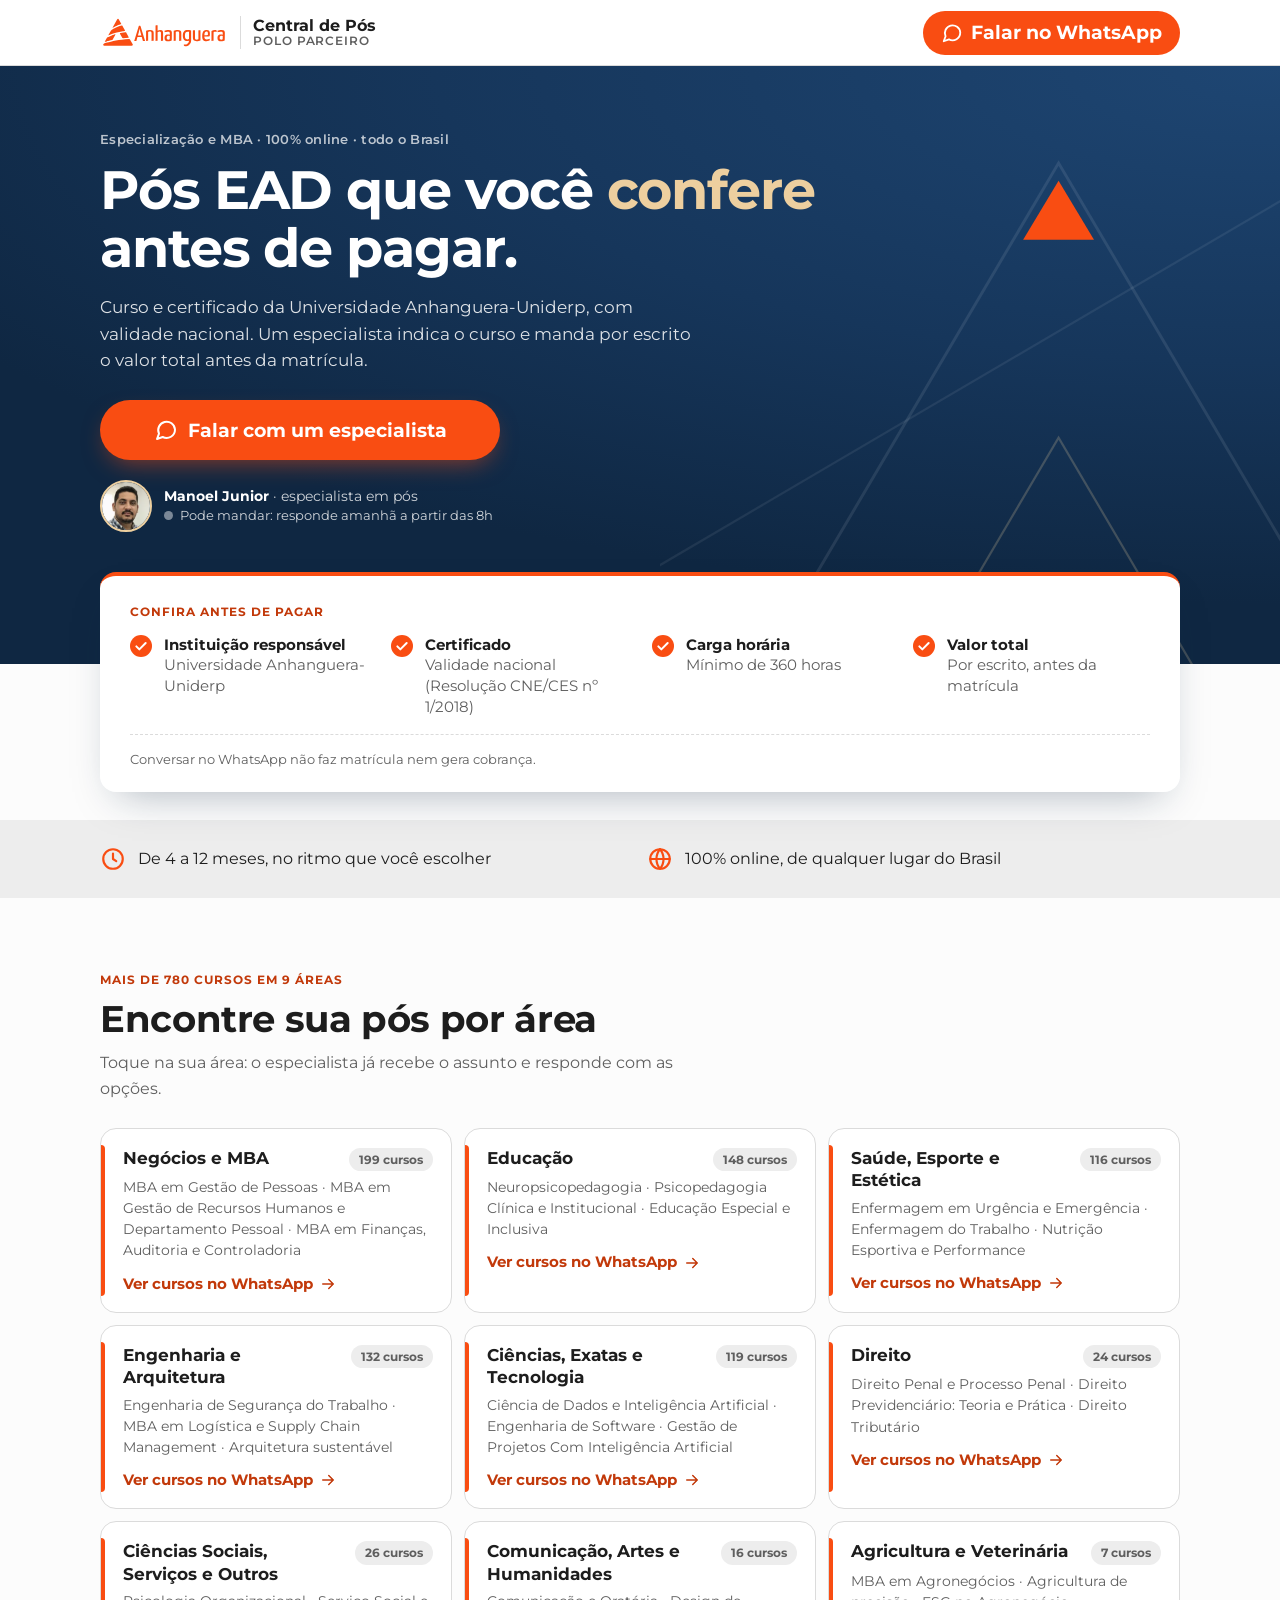
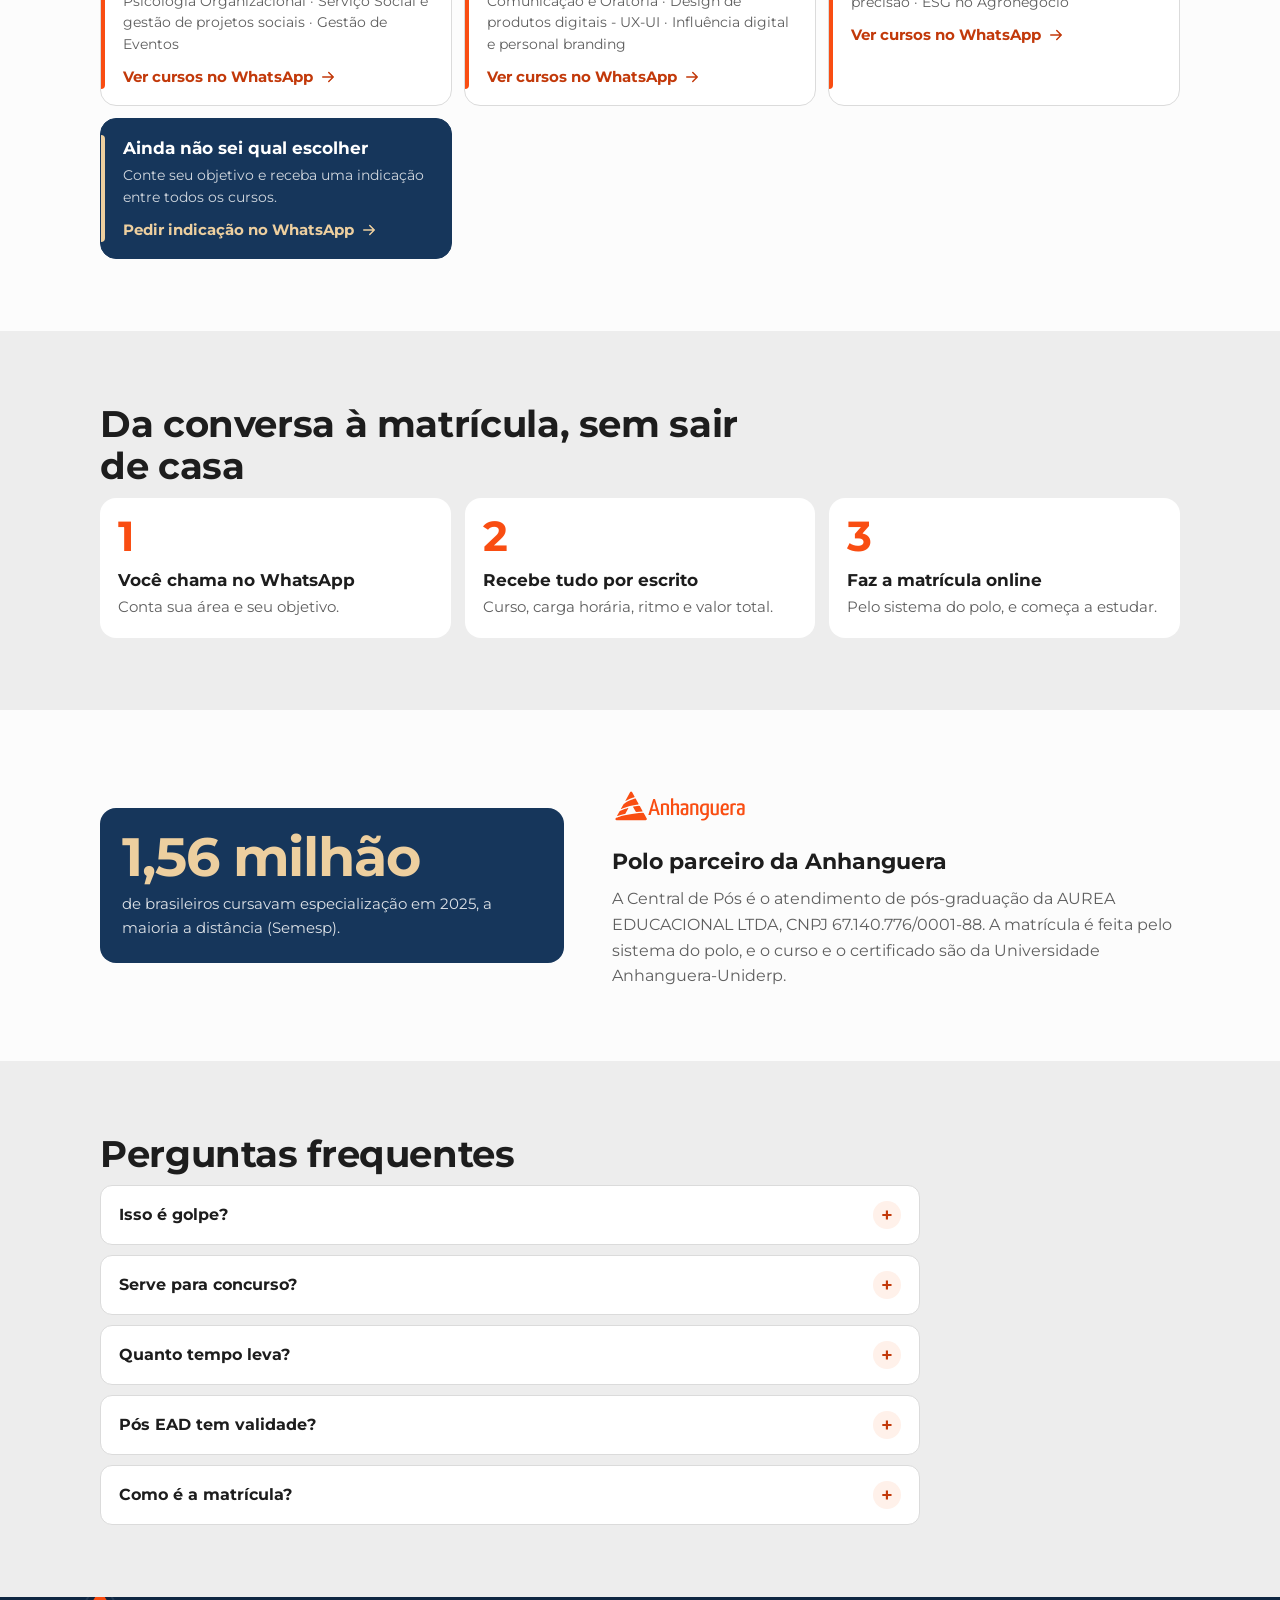
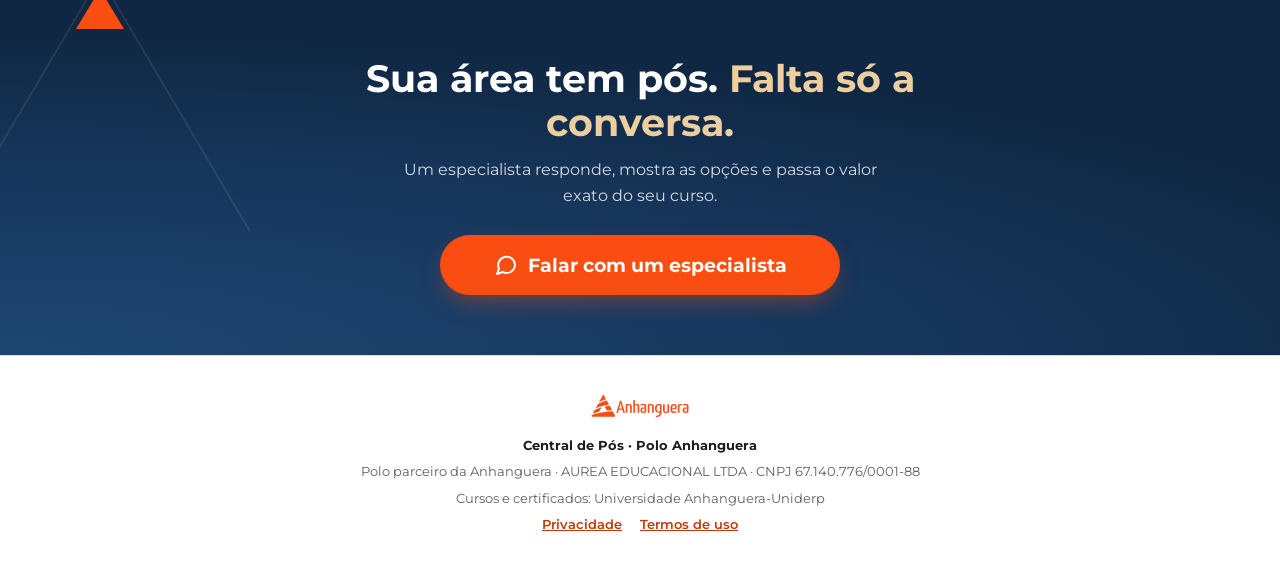
==== commit 96fa1880: "Design institucional: logo, banner azul, cinzas e pílulas do site oficial Identidade lida do site of" ====
--- a/index.html
+++ b/index.html
@@ -19,10 +19,12 @@
 <meta name="twitter:card" content="summary_large_image">
 <meta name="theme-color" content="#F94D12">
 <link rel="preload" href="/fontes/montserrat-700.woff2" as="font" type="font/woff2" crossorigin>
+<link rel="icon" href="/marca/icone.svg" type="image/svg+xml">
 <style>
-/* Central de Pós: celular primeiro. Fonte própria (sem Google Fonts: mais rápido e sem terceiro).
-   Laranja #F94D12 é o único acento; --laranja-texto é o mesmo tom escurecido para texto pequeno
-   passar no contraste mínimo (4,5:1) sobre o fundo claro. */
+/* Central de Pós · Polo Anhanguera: identidade do site oficial da Anhanguera (Montserrat, laranja
+   #F94D12 nos botões em pílula, azul-marinho #16365B, dourado #EDCF9F, cinzas #EDEDED/#DBDBDB),
+   lida em 26/10/2026. Celular primeiro. Fonte própria: sem Google Fonts, mais rápido e sem terceiro.
+   --laranja-texto é o laranja escurecido para texto pequeno passar no contraste mínimo (4,5:1). */
 @font-face { font-family: 'Montserrat'; font-weight: 400; font-display: swap; src: url('/fontes/montserrat-400.woff2') format('woff2'); }
 @font-face { font-family: 'Montserrat'; font-weight: 600; font-display: swap; src: url('/fontes/montserrat-600.woff2') format('woff2'); }
 @font-face { font-family: 'Montserrat'; font-weight: 700; font-display: swap; src: url('/fontes/montserrat-700.woff2') format('woff2'); }
@@ -32,13 +34,19 @@
   --laranja-forte: #D63E0B;
   --laranja-texto: #C2390A;
   --laranja-fundo: #FFF1EA;
+  --azul: #16365B;
+  --azul-claro: #1E4673;
+  --azul-escuro: #0F2742;
+  --dourado: #EDCF9F;
   --texto: #1D1D1D;
-  --texto-suave: #555555;
+  --cinza-texto: #5F5F5F;
+  --cinza-fundo: #EDEDED;
+  --linha: #DBDBDB;
   --fundo: #FCFCFC;
-  --cartao: #FFFFFF;
-  --linha: #E6E6E6;
-  --raio: 14px;
-  --largura: 1080px;
+  --branco: #FFFFFF;
+  --raio: 16px;
+  --sombra: 0 18px 40px -18px rgba(15, 39, 66, 0.35);
+  --largura: 1120px;
 }
 
 *, *::before, *::after { box-sizing: border-box; }
@@ -54,169 +62,241 @@
 }
 img, svg { display: block; max-width: 100%; }
 a { color: var(--laranja-texto); }
-h1, h2, h3 { line-height: 1.2; margin: 0; }
-p { margin: 0; }
+h1, h2, h3, p { margin: 0; }
+ul, ol { margin: 0; padding: 0; list-style: none; }
 .dentro { width: 100%; max-width: var(--largura); margin: 0 auto; padding: 0 20px; }
-.secao { padding: 48px 0; }
-.secao__titulo { font-size: clamp(1.5rem, 5.5vw, 2.1rem); font-weight: 700; margin-bottom: 10px; }
-.secao__sub { color: var(--texto-suave); margin-bottom: 24px; max-width: 640px; }
-
-/* Cabeçalho fixo no topo */
-.topo { position: sticky; top: 0; z-index: 20; background: rgba(252, 252, 252, 0.96); border-bottom: 1px solid var(--linha); }
-.topo__dentro { display: flex; align-items: center; justify-content: space-between; gap: 12px; max-width: var(--largura); margin: 0 auto; min-height: 56px; padding: 8px 20px; }
-.marca { color: var(--texto); font-weight: 700; font-size: 0.92rem; letter-spacing: 0.01em; text-decoration: none; }
-.marca span { color: var(--laranja); }
-.topo__whats { display: inline-flex; align-items: center; gap: 8px; min-height: 44px; padding: 8px 16px; border-radius: 999px; background: var(--laranja); color: #fff; font-weight: 700; font-size: 0.95rem; text-decoration: none; white-space: nowrap; }
-.topo__whats svg { width: 18px; height: 18px; flex: none; }
-/* No celular a barra de baixo faz esse papel. */
-.com-barra .topo__whats { display: none; }
-
-/* Botão principal */
+.inteiro { white-space: nowrap; }
+a:focus-visible, summary:focus-visible { outline: 3px solid var(--laranja); outline-offset: 3px; }
+
+/* Cabeçalho: logo oficial + "Central de Pós / Polo parceiro" */
+.topo { position: sticky; top: 0; z-index: 20; background: var(--branco); border-bottom: 1px solid var(--linha); }
+.topo__dentro { display: flex; align-items: center; justify-content: space-between; gap: 12px; max-width: var(--largura); margin: 0 auto; min-height: 64px; padding: 10px 20px; }
+.marca { display: flex; align-items: center; gap: 12px; color: var(--texto); text-decoration: none; }
+.marca__logo { width: 102px; height: auto; }
+.marca__texto { display: flex; flex-direction: column; padding-left: 12px; border-left: 1px solid var(--linha); line-height: 1.2; }
+.marca__texto strong { font-size: 0.9rem; }
+.marca__texto span { font-size: 0.72rem; font-weight: 600; color: var(--cinza-texto); text-transform: uppercase; letter-spacing: 0.08em; }
+.topo__whats { display: inline-flex; align-items: center; justify-content: center; gap: 8px; width: 44px; height: 44px; border-radius: 999px; background: var(--laranja); color: var(--branco); text-decoration: none; }
+.topo__whats svg { width: 22px; height: 22px; flex: none; }
+.topo__whats span { display: none; }
+
+/* Botão principal: pílula laranja, como no site oficial */
 .botao {
-  display: flex; align-items: center; justify-content: center; gap: 10px;
-  width: 100%; max-width: 420px; min-height: 60px; padding: 14px 22px;
-  border-radius: var(--raio); background: var(--laranja); color: #fff;
+  display: inline-flex; align-items: center; justify-content: center; gap: 10px;
+  width: 100%; max-width: 400px; min-height: 60px; padding: 14px 26px;
+  border-radius: 999px; background: var(--laranja); color: var(--branco);
   font-weight: 700; font-size: 1.2rem; line-height: 1.25; text-align: center; text-decoration: none;
-  box-shadow: 0 6px 18px rgba(249, 77, 18, 0.28);
+  box-shadow: 0 10px 24px -8px rgba(249, 77, 18, 0.55);
   transition: background-color 0.15s ease, transform 0.15s ease;
 }
 .botao svg { width: 24px; height: 24px; flex: none; }
 .botao:hover { background: var(--laranja-forte); }
 .botao:active { transform: scale(0.98); }
-a:focus-visible, summary:focus-visible { outline: 3px solid var(--texto); outline-offset: 3px; }
-
-/* Topo da página */
-.heroi { padding: 28px 0 36px; }
-.rotulo { font-size: 0.78rem; font-weight: 700; color: var(--texto-suave); text-transform: uppercase; letter-spacing: 0.07em; margin-bottom: 12px; }
-.heroi h1 { font-size: clamp(1.85rem, 8.2vw, 3.1rem); font-weight: 700; letter-spacing: -0.01em; margin-bottom: 14px; max-width: 760px; }
-.heroi h1 em { font-style: normal; color: var(--laranja); }
-.heroi__sub { font-size: 1.06rem; color: var(--texto-suave); margin-bottom: 22px; max-width: 620px; }
-.heroi__nota { font-size: 0.88rem; color: var(--texto-suave); margin-top: 10px; }
-
-/* Quem atende: foto pequena, nome e situação do horário, colados ao botão */
-.atendente { display: flex; align-items: center; gap: 12px; margin-top: 16px; }
-.atendente__foto { flex: none; width: 52px; height: 52px; border-radius: 50%; object-fit: cover; border: 2px solid var(--laranja); }
-.atendente__foto--letra { display: flex; align-items: center; justify-content: center; background: var(--laranja); color: #fff; font-weight: 700; font-size: 1.3rem; }
-.atendente__nome { font-size: 0.9rem; line-height: 1.35; color: var(--texto-suave); }
-.atendente__nome strong { color: var(--texto); font-weight: 700; }
-.inteiro { white-space: nowrap; }
-.atendente__horario { display: flex; align-items: center; gap: 7px; font-size: 0.86rem; color: var(--texto-suave); line-height: 1.4; }
-.atendente__ponto { flex: none; width: 9px; height: 9px; border-radius: 50%; background: #B8B8B8; }
-.atendente__horario--aberto .atendente__ponto { background: var(--laranja); box-shadow: 0 0 0 3px var(--laranja-fundo); }
-
-/* Selo da campanha (some sozinho depois do fim) */
-.selo { margin-top: 22px; max-width: 520px; padding: 14px 16px; border: 1.5px solid var(--laranja); border-radius: var(--raio); background: var(--laranja-fundo); }
-.selo__nome { font-size: 0.78rem; font-weight: 700; text-transform: uppercase; letter-spacing: 0.07em; color: var(--laranja-texto); margin-bottom: 4px; }
-.selo__oferta { font-weight: 700; font-size: 1.02rem; }
-.selo__notas { margin-top: 8px; font-size: 0.74rem; line-height: 1.5; color: var(--texto-suave); }
-.selo__notas p + p { margin-top: 4px; }
-
-/* Fatos */
-.fatos { display: flex; flex-wrap: wrap; gap: 8px; margin: 0; padding: 0; list-style: none; }
-.fatos li { padding: 6px 12px; border: 1px solid var(--linha); border-radius: 999px; background: var(--cartao); font-size: 0.85rem; font-weight: 600; }
+
+/* Banner azul com a geometria do triângulo do logo */
+.banner {
+  position: relative; overflow: hidden; color: var(--branco);
+  background: radial-gradient(120% 90% at 100% 0%, var(--azul-claro) 0%, var(--azul) 55%, var(--azul-escuro) 100%);
+  padding: 28px 0 104px;
+}
+.banner__geo { position: absolute; right: -150px; bottom: -40px; width: 460px; height: 460px; pointer-events: none; }
+.banner__dentro { position: relative; animation: entrar 0.5s ease-out both; }
+.selo-tag {
+  display: inline-flex; flex-wrap: wrap; align-items: center; gap: 4px 8px; margin-bottom: 18px;
+  padding: 7px 14px; border: 1px solid rgba(237, 207, 159, 0.55); border-radius: 999px;
+  background: rgba(237, 207, 159, 0.1); color: var(--dourado);
+  font-size: 0.74rem; font-weight: 700; letter-spacing: 0.06em; text-transform: uppercase;
+}
+.selo-tag__ponto { width: 6px; height: 6px; border-radius: 50%; background: var(--laranja); }
+.rotulo { font-size: 0.8rem; font-weight: 600; color: rgba(255, 255, 255, 0.72); letter-spacing: 0.02em; margin-bottom: 10px; }
+.banner h1 { font-size: clamp(2rem, 9vw, 3.4rem); font-weight: 700; line-height: 1.08; letter-spacing: -0.02em; max-width: 720px; margin-bottom: 16px; }
+.banner h1 em { font-style: normal; color: var(--dourado); }
+.banner__sub { font-size: 1.04rem; color: rgba(255, 255, 255, 0.86); max-width: 600px; margin-bottom: 26px; }
+
+/* Quem atende */
+.atendente { display: flex; align-items: center; gap: 12px; margin-top: 20px; }
+.atendente__foto { flex: none; width: 52px; height: 52px; border-radius: 50%; object-fit: cover; border: 2px solid var(--dourado); }
+.atendente__foto--letra { display: flex; align-items: center; justify-content: center; background: var(--laranja); color: var(--branco); font-weight: 700; font-size: 1.3rem; }
+.atendente__nome { font-size: 0.9rem; line-height: 1.35; color: rgba(255, 255, 255, 0.8); }
+.atendente__nome strong { color: var(--branco); }
+.atendente__horario { display: flex; align-items: center; gap: 7px; font-size: 0.84rem; line-height: 1.4; color: rgba(255, 255, 255, 0.8); }
+.atendente__ponto { flex: none; width: 9px; height: 9px; border-radius: 50%; background: rgba(255, 255, 255, 0.45); }
+.atendente__horario--aberto .atendente__ponto { background: #5BD08A; box-shadow: 0 0 0 3px rgba(91, 208, 138, 0.25); }
+
+/* Ficha de conferência: o cartão que sobe sobre o banner */
+.ficha-lugar { position: relative; z-index: 2; margin-top: -72px; }
+.ficha {
+  padding: 22px 20px 18px; border-radius: var(--raio); background: var(--branco);
+  border-top: 4px solid var(--laranja); box-shadow: var(--sombra);
+  animation: entrar 0.6s 0.1s ease-out both;
+}
+.ficha__titulo { font-size: 0.78rem; font-weight: 700; text-transform: uppercase; letter-spacing: 0.08em; color: var(--laranja-texto); margin-bottom: 12px; }
+.ficha__itens { display: grid; gap: 12px; }
+.ficha__itens li { display: flex; gap: 12px; align-items: flex-start; }
+.ficha__itens svg { flex: none; width: 22px; height: 22px; padding: 3px; margin-top: 1px; border-radius: 50%; background: var(--laranja); color: var(--branco); stroke-width: 3; }
+.ficha__itens span { display: flex; flex-direction: column; font-size: 0.93rem; line-height: 1.4; color: var(--cinza-texto); }
+.ficha__itens strong { color: var(--texto); font-size: 0.95rem; }
+.ficha__nota { margin-top: 16px; padding-top: 14px; border-top: 1px dashed var(--linha); font-size: 0.84rem; color: var(--cinza-texto); }
+
+/* Faixa cinza de vantagens (a parte da campanha some sozinha depois do fim) */
+.vantagens { margin-top: 28px; padding: 26px 0; background: var(--cinza-fundo); }
+.vantagens__lista { display: grid; gap: 14px; }
+.vantagens__lista li { display: flex; align-items: center; gap: 12px; font-size: 1rem; }
+.vantagens__lista svg { flex: none; width: 26px; height: 26px; color: var(--laranja); }
+.vantagens__lista strong { font-weight: 700; }
+.campanha { margin-bottom: 14px; padding-bottom: 16px; border-bottom: 1px solid var(--linha); }
+.campanha__prazo { margin-top: 12px; font-size: 0.86rem; font-weight: 700; color: var(--laranja-texto); }
+.campanha__notas { margin-top: 8px; font-size: 0.74rem; line-height: 1.5; color: var(--cinza-texto); }
+.campanha__notas p + p { margin-top: 4px; }
+
+/* Seções */
+.secao { padding: 52px 0; }
+.secao--cinza { background: var(--cinza-fundo); }
+.sobretitulo { font-size: 0.78rem; font-weight: 700; text-transform: uppercase; letter-spacing: 0.08em; color: var(--laranja-texto); margin-bottom: 8px; }
+.secao__titulo { font-size: clamp(1.55rem, 6vw, 2.3rem); font-weight: 700; line-height: 1.15; letter-spacing: -0.01em; margin-bottom: 10px; max-width: 680px; }
+.secao__sub { color: var(--cinza-texto); margin-bottom: 26px; max-width: 620px; }
 
 /* Áreas */
 .areas { display: grid; grid-template-columns: 1fr; gap: 12px; }
 .area {
-  display: flex; flex-direction: column; gap: 6px; padding: 18px 18px 16px;
-  border: 1px solid var(--linha); border-radius: var(--raio); background: var(--cartao);
-  color: var(--texto); text-decoration: none; transition: border-color 0.15s ease, box-shadow 0.15s ease;
-}
-.area:hover { border-color: var(--laranja); box-shadow: 0 4px 16px rgba(29, 29, 29, 0.06); }
+  position: relative; display: flex; flex-direction: column; gap: 6px; padding: 18px 18px 16px 22px;
+  border: 1px solid var(--linha); border-radius: var(--raio); background: var(--branco);
+  color: var(--texto); text-decoration: none; overflow: hidden;
+  transition: border-color 0.15s ease, box-shadow 0.15s ease, transform 0.15s ease;
+}
+.area::before { content: ''; position: absolute; left: 0; top: 16px; bottom: 16px; width: 4px; border-radius: 0 4px 4px 0; background: var(--laranja); }
+.area:hover { border-color: var(--laranja); box-shadow: var(--sombra); transform: translateY(-2px); }
 .area__topo { display: flex; align-items: baseline; justify-content: space-between; gap: 10px; }
 .area__nome { font-weight: 700; font-size: 1.08rem; line-height: 1.3; }
-.area__qtd { flex: none; font-size: 0.82rem; font-weight: 700; color: var(--laranja-texto); }
-.area__ex { font-size: 0.88rem; color: var(--texto-suave); line-height: 1.5; }
+.area__qtd { flex: none; padding: 2px 10px; border-radius: 999px; background: var(--cinza-fundo); font-size: 0.76rem; font-weight: 700; color: var(--cinza-texto); }
+.area__ex { font-size: 0.88rem; color: var(--cinza-texto); line-height: 1.5; }
 .area__cta { display: inline-flex; align-items: center; gap: 6px; margin-top: 4px; font-weight: 700; font-size: 0.95rem; color: var(--laranja-texto); }
 .area__cta svg { width: 18px; height: 18px; }
-.area--ajuda { border-style: dashed; border-color: var(--laranja); background: var(--laranja-fundo); }
-
-/* Confiança */
-.confianca { background: var(--cartao); border-top: 1px solid var(--linha); border-bottom: 1px solid var(--linha); }
-.provas { display: grid; grid-template-columns: 1fr; gap: 18px; margin: 0; padding: 0; list-style: none; }
-.prova { display: flex; gap: 14px; }
-.prova__icone { flex: none; width: 36px; height: 36px; border-radius: 50%; background: var(--laranja-fundo); color: var(--laranja-texto); display: flex; align-items: center; justify-content: center; }
-.prova__icone svg { width: 20px; height: 20px; }
-.prova h3 { font-size: 1.02rem; margin-bottom: 4px; }
-.prova p { font-size: 0.93rem; color: var(--texto-suave); }
+.area--ajuda { border-color: var(--azul); background: var(--azul); color: var(--branco); }
+.area--ajuda::before { background: var(--dourado); }
+.area--ajuda .area__ex { color: rgba(255, 255, 255, 0.8); }
+.area--ajuda .area__cta { color: var(--dourado); }
+.area--destaque { border-color: var(--laranja); box-shadow: 0 0 0 3px var(--laranja-fundo); }
+
+/* Passos */
+.passos { display: grid; gap: 14px; }
+.passo { display: flex; gap: 16px; align-items: flex-start; padding: 18px; border-radius: var(--raio); background: var(--branco); }
+.passo__num { flex: none; font-size: 2.6rem; font-weight: 700; line-height: 1; color: var(--laranja); }
+.passo h3 { font-size: 1.05rem; margin-bottom: 2px; }
+.passo p { font-size: 0.93rem; color: var(--cinza-texto); }
+
+/* Polo parceiro */
+.institucional__dentro { display: grid; gap: 28px; }
+.numero { display: flex; flex-direction: column; padding: 22px; border-radius: var(--raio); background: var(--azul); color: rgba(255, 255, 255, 0.85); font-size: 0.95rem; }
+.numero strong { font-size: clamp(2.4rem, 11vw, 3.4rem); line-height: 1; color: var(--dourado); margin-bottom: 8px; letter-spacing: -0.02em; }
+.institucional__logo { width: 136px; height: auto; margin-bottom: 14px; }
+.institucional__texto h2 { font-size: 1.35rem; margin-bottom: 8px; }
+.institucional__texto p { color: var(--cinza-texto); }
 
 /* Perguntas */
-.perguntas { max-width: 760px; }
-.pergunta { border-bottom: 1px solid var(--linha); }
-.pergunta summary { display: flex; align-items: center; justify-content: space-between; gap: 16px; min-height: 56px; padding: 14px 0; font-weight: 700; font-size: 1.02rem; cursor: pointer; list-style: none; }
+.perguntas { display: grid; gap: 10px; max-width: 820px; }
+.pergunta { border-radius: 12px; background: var(--branco); border: 1px solid var(--linha); }
+.pergunta summary { display: flex; align-items: center; justify-content: space-between; gap: 16px; min-height: 58px; padding: 14px 18px; font-weight: 700; font-size: 1rem; cursor: pointer; list-style: none; }
 .pergunta summary::-webkit-details-marker { display: none; }
-.pergunta summary::after { content: '+'; flex: none; font-size: 1.5rem; font-weight: 400; color: var(--laranja-texto); line-height: 1; }
+.pergunta summary::after { content: '+'; flex: none; width: 28px; height: 28px; border-radius: 50%; background: var(--laranja-fundo); color: var(--laranja-texto); font-size: 1.25rem; font-weight: 600; line-height: 28px; text-align: center; }
 .pergunta[open] summary::after { content: '–'; }
-.pergunta p { padding: 0 0 18px; color: var(--texto-suave); font-size: 0.96rem; }
+.pergunta p { padding: 0 18px 18px; color: var(--cinza-texto); font-size: 0.95rem; }
 
 /* Chamada final */
-.final { background: var(--texto); color: #fff; text-align: center; }
-.final .secao__titulo { color: #fff; }
-.final .secao__sub { color: #D6D6D6; margin-left: auto; margin-right: auto; }
-.final .botao { margin: 0 auto; }
+.final { position: relative; overflow: hidden; padding: 60px 0; background: radial-gradient(120% 90% at 0% 100%, var(--azul-claro) 0%, var(--azul) 60%, var(--azul-escuro) 100%); color: var(--branco); text-align: center; }
+.final__geo { position: absolute; left: -170px; top: -60px; width: 420px; height: 420px; pointer-events: none; }
+.final__dentro { position: relative; display: flex; flex-direction: column; align-items: center; }
+.final h2 { font-size: clamp(1.6rem, 6.5vw, 2.4rem); line-height: 1.15; max-width: 640px; margin-bottom: 12px; }
+.final h2 em { font-style: normal; color: var(--dourado); }
+.final p { color: rgba(255, 255, 255, 0.82); max-width: 520px; margin-bottom: 26px; }
 
 /* Rodapé */
-.rodape { padding: 28px 20px; text-align: center; font-size: 0.8rem; color: var(--texto-suave); border-top: 1px solid var(--linha); }
+.rodape { padding: 32px 0 28px; background: var(--branco); border-top: 1px solid var(--linha); text-align: center; font-size: 0.8rem; color: var(--cinza-texto); }
+.rodape__logo { width: 102px; height: auto; margin: 0 auto 12px; }
 .rodape p + p { margin-top: 6px; }
 .rodape__marca { font-weight: 700; color: var(--texto); }
-
-/* Barra fixa do WhatsApp no celular */
+.rodape__links { display: flex; justify-content: center; gap: 18px; }
+.rodape__links a { font-weight: 600; }
+
+/* Barra flutuante do WhatsApp no celular */
 .barra-whats {
-  position: fixed; left: 0; right: 0; bottom: 0; z-index: 30;
+  position: fixed; left: 12px; right: 12px; bottom: calc(12px + env(safe-area-inset-bottom)); z-index: 30;
   display: flex; align-items: center; justify-content: center; gap: 10px;
-  min-height: 60px; padding: 10px 16px calc(10px + env(safe-area-inset-bottom));
-  background: var(--laranja); color: #fff; font-weight: 700; font-size: 1.12rem; text-decoration: none;
-  box-shadow: 0 -4px 16px rgba(29, 29, 29, 0.12);
-  transition: transform 0.2s ease;
+  min-height: 56px; padding: 10px 18px; border-radius: 999px;
+  background: var(--laranja); color: var(--branco); font-weight: 700; font-size: 1.2rem; text-decoration: none;
+  box-shadow: 0 14px 30px -10px rgba(15, 39, 66, 0.6);
+  transition: transform 0.25s ease, opacity 0.25s ease;
 }
 .barra-whats svg { width: 24px; height: 24px; flex: none; }
-.barra-whats--fora { transform: translateY(110%); }
-.area--destaque { border-color: var(--laranja); box-shadow: 0 0 0 3px var(--laranja-fundo); }
-.com-barra { padding-bottom: calc(64px + env(safe-area-inset-bottom)); }
+.barra-whats--fora { transform: translateY(140%); opacity: 0; }
+.com-barra { padding-bottom: calc(80px + env(safe-area-inset-bottom)); }
 
 /* Páginas de texto (privacidade, termos) */
-.texto { max-width: 760px; padding-top: 32px; padding-bottom: 48px; }
-.texto h1 { font-size: clamp(1.6rem, 6vw, 2.2rem); margin-bottom: 8px; }
-.texto h2 { font-size: 1.15rem; margin: 28px 0 8px; }
-.texto p, .texto li { color: #333; }
+.texto { max-width: 780px; padding-top: 36px; padding-bottom: 56px; }
+.texto h1 { font-size: clamp(1.7rem, 6vw, 2.3rem); margin-bottom: 6px; }
+.texto h2 { font-size: 1.12rem; margin: 28px 0 8px; color: var(--azul); }
+.texto p, .texto li { color: #333333; }
 .texto p + p { margin-top: 10px; }
-.texto ul { padding-left: 20px; margin: 8px 0 0; }
-.texto .atualizado { color: var(--texto-suave); font-size: 0.88rem; }
+.texto ul { list-style: disc; padding-left: 20px; margin-top: 8px; }
+.texto li + li { margin-top: 6px; }
+.texto .atualizado { color: var(--cinza-texto); font-size: 0.88rem; }
+
+@keyframes entrar { from { opacity: 0; transform: translateY(14px); } to { opacity: 1; transform: none; } }
 
 @media (min-width: 640px) {
   .areas { grid-template-columns: repeat(2, 1fr); }
-  .provas { grid-template-columns: repeat(2, 1fr); gap: 24px 32px; }
-  .secao { padding: 64px 0; }
-  .heroi { padding: 56px 0 56px; }
+  .ficha__itens { grid-template-columns: repeat(2, 1fr); gap: 16px 24px; }
+  .passos { grid-template-columns: repeat(3, 1fr); }
+  .passo { flex-direction: column; gap: 10px; }
+  .vantagens__lista { grid-template-columns: repeat(2, 1fr); }
+  .secao { padding: 72px 0; }
+  .topo__whats { width: auto; padding: 0 18px; font-weight: 700; font-size: 1.2rem; }
+  .topo__whats span { display: inline; }
 }
 @media (min-width: 960px) {
+  .marca__logo { width: 128px; }
+  .marca__texto strong { font-size: 1rem; }
+  .banner { padding: 64px 0 132px; }
+  .banner__geo { right: 0; bottom: -60px; width: 620px; height: 620px; }
+  .ficha-lugar { margin-top: -92px; }
+  .ficha { padding: 26px 30px 22px; }
+  .ficha__itens { grid-template-columns: repeat(4, 1fr); }
   .areas { grid-template-columns: repeat(3, 1fr); }
-  .provas { grid-template-columns: repeat(4, 1fr); }
-  .com-barra .topo__whats { display: inline-flex; }
+  .institucional__dentro { grid-template-columns: 0.9fr 1.1fr; align-items: center; gap: 48px; }
   .barra-whats { display: none; }
   .com-barra { padding-bottom: 0; }
 }
 @media (prefers-reduced-motion: reduce) {
   html { scroll-behavior: auto; }
-  * { transition: none !important; }
+  *, *::before, *::after { animation: none !important; transition: none !important; }
 }
 </style>
-<script type="application/ld+json">{"@context":"https://schema.org","@graph":[{"@type":"EducationalOrganization","name":"Central de Pós · Polo Anhanguera","legalName":"AUREA EDUCACIONAL LTDA","taxID":"67.140.776/0001-88","url":"https://centraldepos.com.br/","areaServed":"BR","contactPoint":{"@type":"ContactPoint","telephone":"+55-19-99246-7847","contactType":"customer service","availableLanguage":"Portuguese","hoursAvailable":{"@type":"OpeningHoursSpecification","dayOfWeek":["Monday","Tuesday","Wednesday","Thursday","Friday","Saturday"],"opens":"08:00","closes":"19:00"}}},{"@type":"FAQPage","mainEntity":[{"@type":"Question","name":"Isso é golpe?","acceptedAnswer":{"@type":"Answer","text":"Não. Somos um polo parceiro da Anhanguera, da empresa AUREA EDUCACIONAL LTDA, CNPJ 67.140.776/0001-88. O curso e o certificado são da Universidade Anhanguera-Uniderp, e a matrícula é feita pelo sistema do polo. Antes de pagar, você recebe por escrito o nome do curso, a carga horária e o valor total."}},{"@type":"Question","name":"Serve para concurso?","acceptedAnswer":{"@type":"Answer","text":"Muitos editais e planos de carreira aceitam especialização como título, mas quem decide é o edital de cada um. Mande o seu para o Manoel conferir antes de escolher o curso."}},{"@type":"Question","name":"Quanto tempo leva?","acceptedAnswer":{"@type":"Answer","text":"Depende do ritmo que você escolher: 4, 6 ou de 10 a 12 meses, conforme o curso. O Manoel mostra os ritmos que a sua pós tem."}},{"@type":"Question","name":"Pós EAD tem validade?","acceptedAnswer":{"@type":"Answer","text":"Tem. Pela Resolução CNE/CES nº 1/2018, a especialização tem no mínimo 360 horas e o certificado tem validade nacional. A pós a distância só pode ser oferecida por instituição credenciada para EAD. Se você precisa do título para um conselho profissional, confirme com o conselho antes de escolher: certificado de especialização não é o mesmo que título de especialista."}},{"@type":"Question","name":"Como é a matrícula?","acceptedAnswer":{"@type":"Answer","text":"Pelo WhatsApp, com o Manoel, sem ir a lugar nenhum. Ele confirma com você o curso, o ritmo e o valor e faz a matrícula pelo sistema do polo. Depois, você estuda 100% online, no seu horário."}}]}]}</script>
+<script type="application/ld+json">{"@context":"https://schema.org","@graph":[{"@type":"EducationalOrganization","name":"Central de Pós · Polo Anhanguera","legalName":"AUREA EDUCACIONAL LTDA","taxID":"67.140.776/0001-88","url":"https://centraldepos.com.br/","areaServed":"BR","contactPoint":{"@type":"ContactPoint","telephone":"+55-19-99246-7847","contactType":"customer service","availableLanguage":"Portuguese","hoursAvailable":{"@type":"OpeningHoursSpecification","dayOfWeek":["Monday","Tuesday","Wednesday","Thursday","Friday","Saturday"],"opens":"08:00","closes":"19:00"}}},{"@type":"FAQPage","mainEntity":[{"@type":"Question","name":"Isso é golpe?","acceptedAnswer":{"@type":"Answer","text":"Não. Somos um polo parceiro da Anhanguera, da empresa AUREA EDUCACIONAL LTDA, CNPJ 67.140.776/0001-88. O curso e o certificado são da Universidade Anhanguera-Uniderp, e a matrícula é feita pelo sistema do polo. Antes de pagar, você recebe por escrito o nome do curso, a carga horária e o valor total."}},{"@type":"Question","name":"Serve para concurso?","acceptedAnswer":{"@type":"Answer","text":"Muitos editais e planos de carreira aceitam especialização como título, mas quem decide é o edital de cada um. Mande o seu para o especialista conferir antes de escolher o curso."}},{"@type":"Question","name":"Quanto tempo leva?","acceptedAnswer":{"@type":"Answer","text":"Depende do ritmo que você escolher: 4, 6 ou de 10 a 12 meses, conforme o curso. O especialista mostra os ritmos que a sua pós tem."}},{"@type":"Question","name":"Pós EAD tem validade?","acceptedAnswer":{"@type":"Answer","text":"Tem. Pela Resolução CNE/CES nº 1/2018, a especialização tem no mínimo 360 horas e o certificado tem validade nacional. A pós a distância só pode ser oferecida por instituição credenciada para EAD. Se você precisa do título para um conselho profissional, confirme com o conselho antes de escolher: certificado de especialização não é o mesmo que título de especialista."}},{"@type":"Question","name":"Como é a matrícula?","acceptedAnswer":{"@type":"Answer","text":"Pelo WhatsApp, sem ir a lugar nenhum. O especialista confirma com você o curso, o ritmo e o valor e faz a matrícula pelo sistema do polo. Depois, você estuda 100% online, no seu horário."}}]}]}</script>
 </head>
 <body class="com-barra">
 <header class="topo">
   <div class="topo__dentro">
-    <a class="marca" href="/">Central de Pós <span aria-hidden="true">·</span> Polo Anhanguera</a>
-    <a class="topo__whats" data-whats data-posicao="cabecalho" href="https://wa.me/5519992467847?text=Oi!%20Vim%20pelo%20site%20e%20quero%20saber%20da%20p%C3%B3s%20(SITE)" rel="noopener"><svg viewBox="0 0 24 24" fill="none" stroke="currentColor" stroke-width="2" stroke-linecap="round" stroke-linejoin="round" aria-hidden="true"><path d="M21 11.5a8.4 8.4 0 0 1-12.3 7.5L3 21l2-5.4A8.4 8.4 0 1 1 21 11.5z"/></svg><span>Falar no WhatsApp</span></a>
+    <a class="marca" href="/">
+      <img class="marca__logo" src="/marca/anhanguera.svg" width="102" height="36" alt="Anhanguera">
+      <span class="marca__texto"><strong>Central de Pós</strong><span>Polo parceiro</span></span>
+    </a>
+    <a class="topo__whats" data-whats data-posicao="cabecalho" href="https://wa.me/5519992467847?text=Oi!%20Vim%20pelo%20site%20e%20quero%20saber%20da%20p%C3%B3s%20(SITE)" rel="noopener" aria-label="Falar no WhatsApp"><svg viewBox="0 0 24 24" fill="none" stroke="currentColor" stroke-width="2" stroke-linecap="round" stroke-linejoin="round" aria-hidden="true"><path d="M21 11.5a8.4 8.4 0 0 1-12.3 7.5L3 21l2-5.4A8.4 8.4 0 1 1 21 11.5z"/></svg><span>Falar no WhatsApp</span></a>
   </div>
 </header>
 <main>
-  <section class="heroi">
-    <div class="dentro">
-      <p class="rotulo">Pós 100% online · Especialização e MBA · para todo o Brasil</p>
+  <section class="banner">
+    <svg class="banner__geo" viewBox="0 0 420 420" aria-hidden="true" focusable="false">
+      <path d="M40 430 270 40 500 430Z" fill="none" stroke="#FFFFFF" stroke-opacity=".09" stroke-width="2"/>
+      <path d="M150 430 270 226 390 430Z" fill="none" stroke="#EDCF9F" stroke-opacity=".22" stroke-width="1.5"/>
+      <path d="M-30 330 430 60" stroke="#FFFFFF" stroke-opacity=".07" stroke-width="1.5"/>
+      <path d="M246 92 270 52 294 92Z" fill="#F94D12"/>
+    </svg>
+    <div class="dentro banner__dentro">
+      <div class="selo-tag" data-fim="2026-11-02T23:59:00-03:00"><span class="selo-tag__ponto" aria-hidden="true"></span>Outubro da Pós · <span data-faltam>até 02/11</span></div>
+      <p class="rotulo">Especialização e MBA · 100% online · todo o Brasil</p>
       <h1>Pós EAD que você <em>confere</em> antes de pagar.</h1>
-      <p class="heroi__sub">Curso e certificado da Universidade Anhanguera-Uniderp, com validade nacional. O Manoel indica o curso e manda por escrito o valor total antes da matrícula.</p>
-      <a class="botao" data-whats data-posicao="topo" href="https://wa.me/5519992467847?text=Oi!%20Vim%20pelo%20site%20e%20quero%20saber%20da%20p%C3%B3s%20(SITE)" rel="noopener"><svg viewBox="0 0 24 24" fill="none" stroke="currentColor" stroke-width="2" stroke-linecap="round" stroke-linejoin="round" aria-hidden="true"><path d="M21 11.5a8.4 8.4 0 0 1-12.3 7.5L3 21l2-5.4A8.4 8.4 0 1 1 21 11.5z"/></svg><span>Falar com o Manoel no WhatsApp</span></a>
+      <p class="banner__sub">Curso e certificado da Universidade Anhanguera-Uniderp, com validade nacional. Um especialista indica o curso e manda por escrito o valor total antes da matrícula.</p>
+      <a class="botao" data-whats data-posicao="topo" href="https://wa.me/5519992467847?text=Oi!%20Vim%20pelo%20site%20e%20quero%20saber%20da%20p%C3%B3s%20(SITE)" rel="noopener"><svg viewBox="0 0 24 24" fill="none" stroke="currentColor" stroke-width="2" stroke-linecap="round" stroke-linejoin="round" aria-hidden="true"><path d="M21 11.5a8.4 8.4 0 0 1-12.3 7.5L3 21l2-5.4A8.4 8.4 0 1 1 21 11.5z"/></svg><span>Falar com um especialista</span></a>
       <div class="atendente">
         <img class="atendente__foto" src="/manoel.webp" width="52" height="52" alt="Manoel Junior">
         <div>
@@ -224,29 +304,41 @@
           <p class="atendente__horario"><span class="atendente__ponto" aria-hidden="true"></span><span data-horario>Atendimento de segunda a sábado, das 8h às 19h</span></p>
         </div>
       </div>
-      <p class="heroi__nota">Quem responde é uma pessoa. Conversar não faz matrícula nem gera cobrança.</p>
-      <div class="selo" data-fim="2026-11-02T23:59:00-03:00">
-        <p class="selo__nome">Outubro da Pós · <span data-faltam>até 02/11</span></p>
-        <p class="selo__oferta">2ª pós EAD grátis* na compra da 1ª · parcelas a partir de R$ 129,00**</p>
-        <div class="selo__notas"><p>* A 2ª pós EAD, de valor igual ou menor, é liberada conforme o regulamento: no cartão de crédito (exceto recorrente) ou à vista, a partir do 10º dia útil após a compra; no boleto, Pix ou cartão recorrente, depois de concluir a 1ª pós. Regulamento completo com o Manoel.</p><p>** Categoria Tradicional. O valor total e o número de parcelas do seu curso o Manoel informa antes da matrícula.</p></div>
+    </div>
+  </section>
+
+  <section class="dentro ficha-lugar" aria-labelledby="ficha-titulo">
+    <div class="ficha">
+      <p class="ficha__titulo" id="ficha-titulo">Confira antes de pagar</p>
+      <ul class="ficha__itens">
+        <li><svg viewBox="0 0 24 24" fill="none" stroke="currentColor" stroke-width="2" stroke-linecap="round" stroke-linejoin="round" aria-hidden="true"><path d="M5 12.5l4.5 4.5L19 7.5"/></svg><span><strong>Instituição responsável</strong>Universidade Anhanguera-Uniderp</span></li>
+        <li><svg viewBox="0 0 24 24" fill="none" stroke="currentColor" stroke-width="2" stroke-linecap="round" stroke-linejoin="round" aria-hidden="true"><path d="M5 12.5l4.5 4.5L19 7.5"/></svg><span><strong>Certificado</strong>Validade nacional (Resolução CNE/CES nº 1/2018)</span></li>
+        <li><svg viewBox="0 0 24 24" fill="none" stroke="currentColor" stroke-width="2" stroke-linecap="round" stroke-linejoin="round" aria-hidden="true"><path d="M5 12.5l4.5 4.5L19 7.5"/></svg><span><strong>Carga horária</strong>Mínimo de 360 horas</span></li>
+        <li><svg viewBox="0 0 24 24" fill="none" stroke="currentColor" stroke-width="2" stroke-linecap="round" stroke-linejoin="round" aria-hidden="true"><path d="M5 12.5l4.5 4.5L19 7.5"/></svg><span><strong>Valor total</strong>Por escrito, antes da matrícula</span></li>
+      </ul>
+      <p class="ficha__nota">Conversar no WhatsApp não faz matrícula nem gera cobrança.</p>
+    </div>
+  </section>
+
+  <section class="vantagens" aria-label="Vantagens">
+    <div class="dentro">
+      <div class="campanha" data-fim="2026-11-02T23:59:00-03:00">
+        <ul class="vantagens__lista"><li><svg viewBox="0 0 24 24" fill="none" stroke="currentColor" stroke-width="2" stroke-linecap="round" stroke-linejoin="round" aria-hidden="true"><rect x="3" y="8" width="18" height="13" rx="2"/><path d="M12 8v13M3 12h18M12 8c-2-4-6-4-6-1.5S9 8 12 8zm0 0c2-4 6-4 6-1.5S15 8 12 8z"/></svg><span><strong>2ª pós EAD grátis*</strong> na compra da 1ª</span></li><li><svg viewBox="0 0 24 24" fill="none" stroke="currentColor" stroke-width="2" stroke-linecap="round" stroke-linejoin="round" aria-hidden="true"><rect x="2.5" y="5" width="19" height="14" rx="2"/><path d="M2.5 10h19M6.5 15h4"/></svg><span><strong>Parcelas a partir de R$ 129,00**</strong></span></li></ul>
+        <p class="campanha__prazo">Até 02/11/2026, às 23h59 (horário de Brasília)</p>
+        <div class="campanha__notas"><p>* A 2ª pós EAD, de valor igual ou menor, é liberada conforme o regulamento: no cartão de crédito (exceto recorrente) ou à vista, a partir do 10º dia útil após a compra; no boleto, Pix ou cartão recorrente, depois de concluir a 1ª pós. Regulamento completo com o especialista.</p><p>** Categoria Tradicional. O valor total e o número de parcelas do seu curso o especialista informa antes da matrícula.</p></div>
       </div>
-    </div>
-  </section>
-
-  <section class="dentro" aria-label="Em números">
-    <ul class="fatos">
-      <li>Mais de 780 cursos</li>
-      <li>9 áreas</li>
-      <li>De 4 a 12 meses</li>
-      <li>Mínimo de 360 h</li>
-      <li>Validade nacional</li>
-    </ul>
+      <ul class="vantagens__lista">
+        <li><svg viewBox="0 0 24 24" fill="none" stroke="currentColor" stroke-width="2" stroke-linecap="round" stroke-linejoin="round" aria-hidden="true"><circle cx="12" cy="12" r="9"/><path d="M12 7v5l3 2"/></svg><span>De 4 a 12 meses, no ritmo que você escolher</span></li>
+        <li><svg viewBox="0 0 24 24" fill="none" stroke="currentColor" stroke-width="2" stroke-linecap="round" stroke-linejoin="round" aria-hidden="true"><circle cx="12" cy="12" r="9"/><path d="M3 12h18M12 3a14 14 0 0 1 0 18M12 3a14 14 0 0 0 0 18"/></svg><span>100% online, de qualquer lugar do Brasil</span></li>
+      </ul>
+    </div>
   </section>
 
   <section class="secao" id="areas">
     <div class="dentro">
-      <h2 class="secao__titulo">Escolha sua área</h2>
-      <p class="secao__sub">Toque na sua área: o Manoel já recebe o assunto e responde com as opções de curso.</p>
+      <p class="sobretitulo">Mais de 780 cursos em 9 áreas</p>
+      <h2 class="secao__titulo">Encontre sua pós por área</h2>
+      <p class="secao__sub">Toque na sua área: o especialista já recebe o assunto e responde com as opções.</p>
       <div class="areas">
         <a class="area" id="area-negocios" data-whats data-area="Negócios e MBA" data-posicao="area" href="https://wa.me/5519992467847?text=Oi!%20Vim%20pelo%20site%20e%20quero%20saber%20da%20p%C3%B3s%20em%20Neg%C3%B3cios%20e%20MBA%20(SITE)" rel="noopener">
           <span class="area__topo"><span class="area__nome">Negócios e MBA</span><span class="area__qtd">199 cursos</span></span>
@@ -295,66 +387,70 @@
         </a>
         <a class="area area--ajuda" data-whats data-posicao="nao-sei" href="https://wa.me/5519992467847?text=Oi!%20Vim%20pelo%20site%20e%20quero%20saber%20da%20p%C3%B3s%20(SITE)" rel="noopener">
           <span class="area__topo"><span class="area__nome">Ainda não sei qual escolher</span></span>
-          <span class="area__ex">Conte seu objetivo e o Manoel indica as opções entre todos os cursos.</span>
+          <span class="area__ex">Conte seu objetivo e receba uma indicação entre todos os cursos.</span>
           <span class="area__cta">Pedir indicação no WhatsApp <svg viewBox="0 0 24 24" fill="none" stroke="currentColor" stroke-width="2" stroke-linecap="round" stroke-linejoin="round" aria-hidden="true"><path d="M5 12h14M13 6l6 6-6 6"/></svg></span>
         </a>
       </div>
     </div>
   </section>
 
-  <section class="secao confianca">
+  <section class="secao secao--cinza">
     <div class="dentro">
-      <h2 class="secao__titulo">Pode confiar</h2>
-      <p class="secao__sub">Em 2025, cerca de 1,56 milhão de brasileiros cursavam especialização, a maioria a distância (Semesp).</p>
-      <ul class="provas">
-        <li class="prova">
-          <span class="prova__icone"><svg viewBox="0 0 24 24" fill="none" stroke="currentColor" stroke-width="2" stroke-linecap="round" stroke-linejoin="round" aria-hidden="true"><path d="M12 3l8 3v6c0 4.5-3.4 8.3-8 9-4.6-.7-8-4.5-8-9V6z"/></svg></span>
-          <div><h3>Instituição responsável</h3><p>O curso e o certificado são da Universidade Anhanguera-Uniderp.</p></div>
-        </li>
-        <li class="prova">
-          <span class="prova__icone"><svg viewBox="0 0 24 24" fill="none" stroke="currentColor" stroke-width="2" stroke-linecap="round" stroke-linejoin="round" aria-hidden="true"><path d="M5 12.5l4.5 4.5L19 7.5"/></svg></span>
-          <div><h3>Validade nacional</h3><p>Especialização de no mínimo 360 horas, com certificado válido em todo o Brasil (Resolução CNE/CES nº 1/2018).</p></div>
-        </li>
-        <li class="prova">
-          <span class="prova__icone"><svg viewBox="0 0 24 24" fill="none" stroke="currentColor" stroke-width="2" stroke-linecap="round" stroke-linejoin="round" aria-hidden="true"><path d="M4 21V5l8-3 8 3v16M9 21v-5h6v5M8 9h.01M12 9h.01M16 9h.01M8 13h.01M12 13h.01M16 13h.01"/></svg></span>
-          <div><h3>Polo parceiro da Anhanguera</h3><p>A matrícula é feita pelo sistema do polo. AUREA EDUCACIONAL LTDA, CNPJ 67.140.776/0001-88.</p></div>
-        </li>
-        <li class="prova">
-          <span class="prova__icone"><svg viewBox="0 0 24 24" fill="none" stroke="currentColor" stroke-width="2" stroke-linecap="round" stroke-linejoin="round" aria-hidden="true"><circle cx="12" cy="8" r="4"/><path d="M4 21c0-4 3.6-7 8-7s8 3 8 7"/></svg></span>
-          <div><h3>Gente de verdade</h3><p>Quem responde é o Manoel, especialista em pós, de segunda a sábado, das 8h às 19h.</p></div>
-        </li>
-      </ul>
-    </div>
-  </section>
-
-  <section class="secao">
+      <h2 class="secao__titulo">Da conversa à matrícula, sem sair de casa</h2>
+      <ol class="passos">
+        <li class="passo"><span class="passo__num" aria-hidden="true">1</span><div><h3>Você chama no WhatsApp</h3><p>Conta sua área e seu objetivo.</p></div></li>
+        <li class="passo"><span class="passo__num" aria-hidden="true">2</span><div><h3>Recebe tudo por escrito</h3><p>Curso, carga horária, ritmo e valor total.</p></div></li>
+        <li class="passo"><span class="passo__num" aria-hidden="true">3</span><div><h3>Faz a matrícula online</h3><p>Pelo sistema do polo, e começa a estudar.</p></div></li>
+      </ol>
+    </div>
+  </section>
+
+  <section class="secao institucional">
+    <div class="dentro institucional__dentro">
+      <p class="numero"><strong>1,56 milhão</strong><span>de brasileiros cursavam especialização em 2025, a maioria a distância (Semesp).</span></p>
+      <div class="institucional__texto">
+        <img class="institucional__logo" src="/marca/anhanguera.svg" width="136" height="48" alt="Anhanguera" loading="lazy">
+        <h2>Polo parceiro da Anhanguera</h2>
+        <p>A Central de Pós é o atendimento de pós-graduação da AUREA EDUCACIONAL LTDA, CNPJ 67.140.776/0001-88. A matrícula é feita pelo sistema do polo, e o curso e o certificado são da Universidade Anhanguera-Uniderp.</p>
+      </div>
+    </div>
+  </section>
+
+  <section class="secao secao--cinza">
     <div class="dentro">
-      <h2 class="secao__titulo">Perguntas rápidas</h2>
+      <h2 class="secao__titulo">Perguntas frequentes</h2>
       <div class="perguntas">
         <details class="pergunta"><summary>Isso é golpe?</summary><p>Não. Somos um polo parceiro da Anhanguera, da empresa AUREA EDUCACIONAL LTDA, CNPJ 67.140.776/0001-88. O curso e o certificado são da Universidade Anhanguera-Uniderp, e a matrícula é feita pelo sistema do polo. Antes de pagar, você recebe por escrito o nome do curso, a carga horária e o valor total.</p></details>
-        <details class="pergunta"><summary>Serve para concurso?</summary><p>Muitos editais e planos de carreira aceitam especialização como título, mas quem decide é o edital de cada um. Mande o seu para o Manoel conferir antes de escolher o curso.</p></details>
-        <details class="pergunta"><summary>Quanto tempo leva?</summary><p>Depende do ritmo que você escolher: 4, 6 ou de 10 a 12 meses, conforme o curso. O Manoel mostra os ritmos que a sua pós tem.</p></details>
+        <details class="pergunta"><summary>Serve para concurso?</summary><p>Muitos editais e planos de carreira aceitam especialização como título, mas quem decide é o edital de cada um. Mande o seu para o especialista conferir antes de escolher o curso.</p></details>
+        <details class="pergunta"><summary>Quanto tempo leva?</summary><p>Depende do ritmo que você escolher: 4, 6 ou de 10 a 12 meses, conforme o curso. O especialista mostra os ritmos que a sua pós tem.</p></details>
         <details class="pergunta"><summary>Pós EAD tem validade?</summary><p>Tem. Pela Resolução CNE/CES nº 1/2018, a especialização tem no mínimo 360 horas e o certificado tem validade nacional. A pós a distância só pode ser oferecida por instituição credenciada para EAD. Se você precisa do título para um conselho profissional, confirme com o conselho antes de escolher: certificado de especialização não é o mesmo que título de especialista.</p></details>
-        <details class="pergunta"><summary>Como é a matrícula?</summary><p>Pelo WhatsApp, com o Manoel, sem ir a lugar nenhum. Ele confirma com você o curso, o ritmo e o valor e faz a matrícula pelo sistema do polo. Depois, você estuda 100% online, no seu horário.</p></details>
+        <details class="pergunta"><summary>Como é a matrícula?</summary><p>Pelo WhatsApp, sem ir a lugar nenhum. O especialista confirma com você o curso, o ritmo e o valor e faz a matrícula pelo sistema do polo. Depois, você estuda 100% online, no seu horário.</p></details>
       </div>
     </div>
   </section>
 
-  <section class="secao final">
-    <div class="dentro">
-      <h2 class="secao__titulo">Sua área tem pós. Falta só a conversa.</h2>
-      <p class="secao__sub">O Manoel responde você, mostra as opções e passa o valor exato do seu curso.</p>
-      <a class="botao" data-whats data-posicao="final" href="https://wa.me/5519992467847?text=Oi!%20Vim%20pelo%20site%20e%20quero%20saber%20da%20p%C3%B3s%20(SITE)" rel="noopener"><svg viewBox="0 0 24 24" fill="none" stroke="currentColor" stroke-width="2" stroke-linecap="round" stroke-linejoin="round" aria-hidden="true"><path d="M21 11.5a8.4 8.4 0 0 1-12.3 7.5L3 21l2-5.4A8.4 8.4 0 1 1 21 11.5z"/></svg><span>Falar com o Manoel no WhatsApp</span></a>
+  <section class="final">
+    <svg class="final__geo" viewBox="0 0 420 420" aria-hidden="true" focusable="false">
+      <path d="M40 430 270 40 500 430Z" fill="none" stroke="#FFFFFF" stroke-opacity=".08" stroke-width="2"/>
+      <path d="M246 92 270 52 294 92Z" fill="#F94D12"/>
+    </svg>
+    <div class="dentro final__dentro">
+      <h2>Sua área tem pós. <em>Falta só a conversa.</em></h2>
+      <p>Um especialista responde, mostra as opções e passa o valor exato do seu curso.</p>
+      <a class="botao" data-whats data-posicao="final" href="https://wa.me/5519992467847?text=Oi!%20Vim%20pelo%20site%20e%20quero%20saber%20da%20p%C3%B3s%20(SITE)" rel="noopener"><svg viewBox="0 0 24 24" fill="none" stroke="currentColor" stroke-width="2" stroke-linecap="round" stroke-linejoin="round" aria-hidden="true"><path d="M21 11.5a8.4 8.4 0 0 1-12.3 7.5L3 21l2-5.4A8.4 8.4 0 1 1 21 11.5z"/></svg><span>Falar com um especialista</span></a>
     </div>
   </section>
 </main>
 <footer class="rodape">
-  <p class="rodape__marca">Central de Pós · Polo Anhanguera</p>
-  <p>Polo parceiro da Anhanguera · AUREA EDUCACIONAL LTDA · CNPJ 67.140.776/0001-88</p>
-  <p>Instituição responsável pelos cursos: Universidade Anhanguera-Uniderp</p>
-  <p><a href="/privacidade/">Privacidade</a> · <a href="/termos/">Termos de uso</a></p>
+  <div class="dentro">
+    <img class="rodape__logo" src="/marca/anhanguera.svg" width="102" height="36" alt="Anhanguera" loading="lazy">
+    <p class="rodape__marca">Central de Pós · Polo Anhanguera</p>
+    <p>Polo parceiro da Anhanguera · AUREA EDUCACIONAL LTDA · CNPJ 67.140.776/0001-88</p>
+    <p>Cursos e certificados: Universidade Anhanguera-Uniderp</p>
+    <p class="rodape__links"><a href="/privacidade/">Privacidade</a><a href="/termos/">Termos de uso</a></p>
+  </div>
 </footer>
-<a class="barra-whats" data-whats data-posicao="barra" href="https://wa.me/5519992467847?text=Oi!%20Vim%20pelo%20site%20e%20quero%20saber%20da%20p%C3%B3s%20(SITE)" rel="noopener"><svg viewBox="0 0 24 24" fill="none" stroke="currentColor" stroke-width="2" stroke-linecap="round" stroke-linejoin="round" aria-hidden="true"><path d="M21 11.5a8.4 8.4 0 0 1-12.3 7.5L3 21l2-5.4A8.4 8.4 0 1 1 21 11.5z"/></svg><span>Falar com o Manoel no WhatsApp</span></a>
+<a class="barra-whats" data-whats data-posicao="barra" href="https://wa.me/5519992467847?text=Oi!%20Vim%20pelo%20site%20e%20quero%20saber%20da%20p%C3%B3s%20(SITE)" rel="noopener"><svg viewBox="0 0 24 24" fill="none" stroke="currentColor" stroke-width="2" stroke-linecap="round" stroke-linejoin="round" aria-hidden="true"><path d="M21 11.5a8.4 8.4 0 0 1-12.3 7.5L3 21l2-5.4A8.4 8.4 0 1 1 21 11.5z"/></svg><span>Falar com um especialista</span></a>
 <script>
 /* Monta o link do WhatsApp do Manoel a partir do código da página e do ?c= da URL.
    O gerador embute este arquivo em cada página de link curto, para o redirecionamento
@@ -465,7 +561,7 @@
     if (faltam) faltam.textContent = textoFaltam(fimTexto);
   }
 
-  // Horário do atendimento pelo relógio de Brasília: diz se está aberto agora ou quando o Manoel volta,
+  // Horário do atendimento pelo relógio de Brasília: diz se está aberto agora ou quando o atendimento volta,
   // para quem chama à noite não achar que ninguém atende. Sem JS, fica o horário por extenso.
   var horario = document.querySelector('[data-horario]');
   if (horario) {
@@ -482,10 +578,10 @@
     var hora = b.getUTCHours() + b.getUTCMinutes() / 60;
     var abreHoje = DIAS.indexOf(dia) >= 0;
     if (abreHoje && hora >= ABRE && hora < FECHA) return { aberto: true, texto: 'Atendimento aberto agora, até as ' + FECHA + 'h' };
-    if (abreHoje && hora < ABRE) return { aberto: false, texto: 'Pode mandar: o Manoel responde hoje a partir das ' + ABRE + 'h' };
+    if (abreHoje && hora < ABRE) return { aberto: false, texto: 'Pode mandar: responde hoje a partir das ' + ABRE + 'h' };
     for (var n = 1; n <= 7; n++) {
       var proximo = (dia + n) % 7;
-      if (DIAS.indexOf(proximo) >= 0) return { aberto: false, texto: 'Pode mandar: o Manoel responde ' + (n === 1 ? 'amanhã' : QUANDO[proximo]) + ' a partir das ' + ABRE + 'h' };
+      if (DIAS.indexOf(proximo) >= 0) return { aberto: false, texto: 'Pode mandar: responde ' + (n === 1 ? 'amanhã' : QUANDO[proximo]) + ' a partir das ' + ABRE + 'h' };
     }
     return { aberto: false, texto: horario.textContent };
   }
@@ -495,16 +591,15 @@
     var hoje = new Date(agora - 3 * 60 * 60 * 1000);
     var p = fimTexto.slice(0, 10).split('-');
     var dias = Math.round((Date.UTC(+p[0], p[1] - 1, +p[2]) - Date.UTC(hoje.getUTCFullYear(), hoje.getUTCMonth(), hoje.getUTCDate())) / (24 * 60 * 60 * 1000));
-    var data = p[2] + '/' + p[1];
     if (dias <= 0) return 'termina hoje às 23h59';
-    if (dias === 1) return 'termina amanhã, ' + data + ', às 23h59';
-    return 'faltam ' + dias + ' dias · até ' + data + ', 23h59';
+    if (dias === 1) return 'termina amanhã';
+    return 'faltam ' + dias + ' dias';
   }
 
   // Barra fixa do celular: só aparece quando nem o botão do topo nem o da chamada final estão na tela,
   // para não repetir o mesmo convite. Sem IntersectionObserver, a barra fica sempre visível.
   var barra = document.querySelector('.barra-whats');
-  var principais = document.querySelectorAll('.heroi .botao, .final .botao');
+  var principais = document.querySelectorAll('.banner .botao, .final .botao');
   if (barra && principais.length && 'IntersectionObserver' in window) {
     var visiveis = {};
     barra.classList.add('barra-whats--fora');
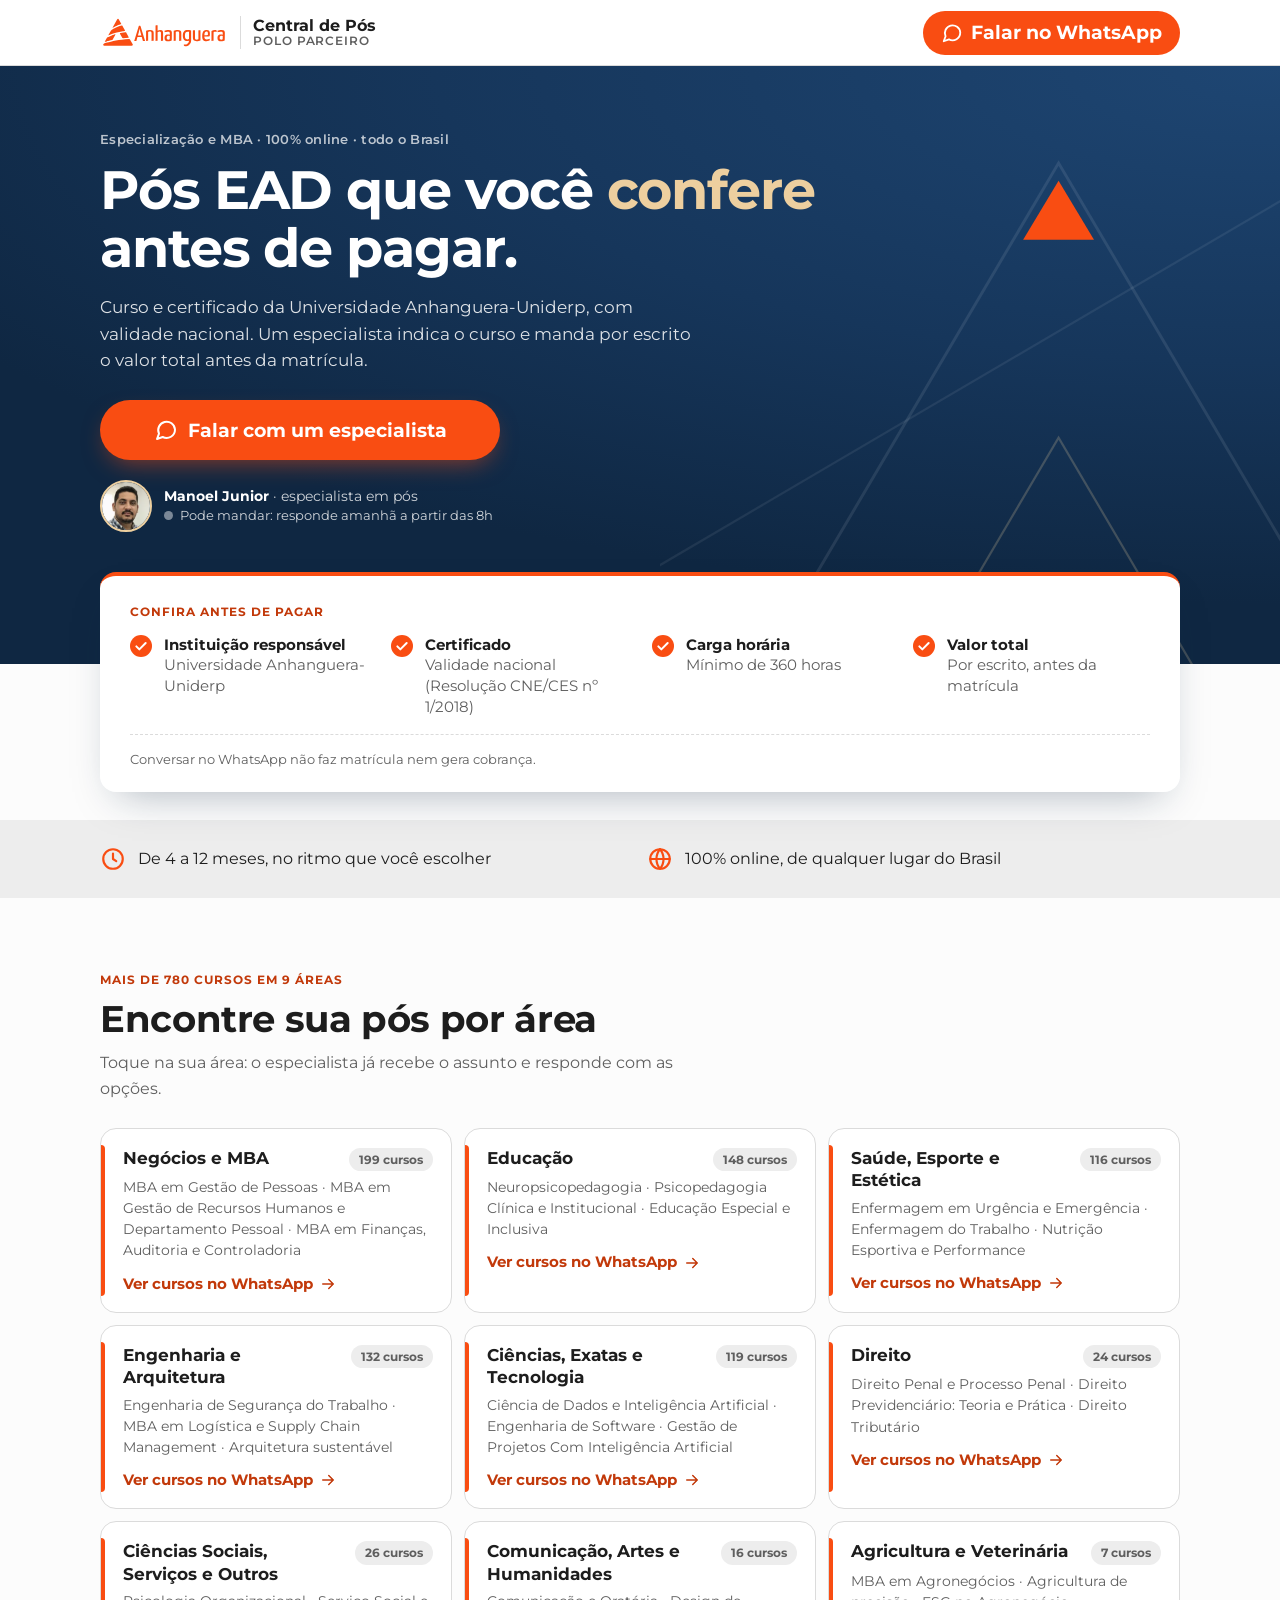
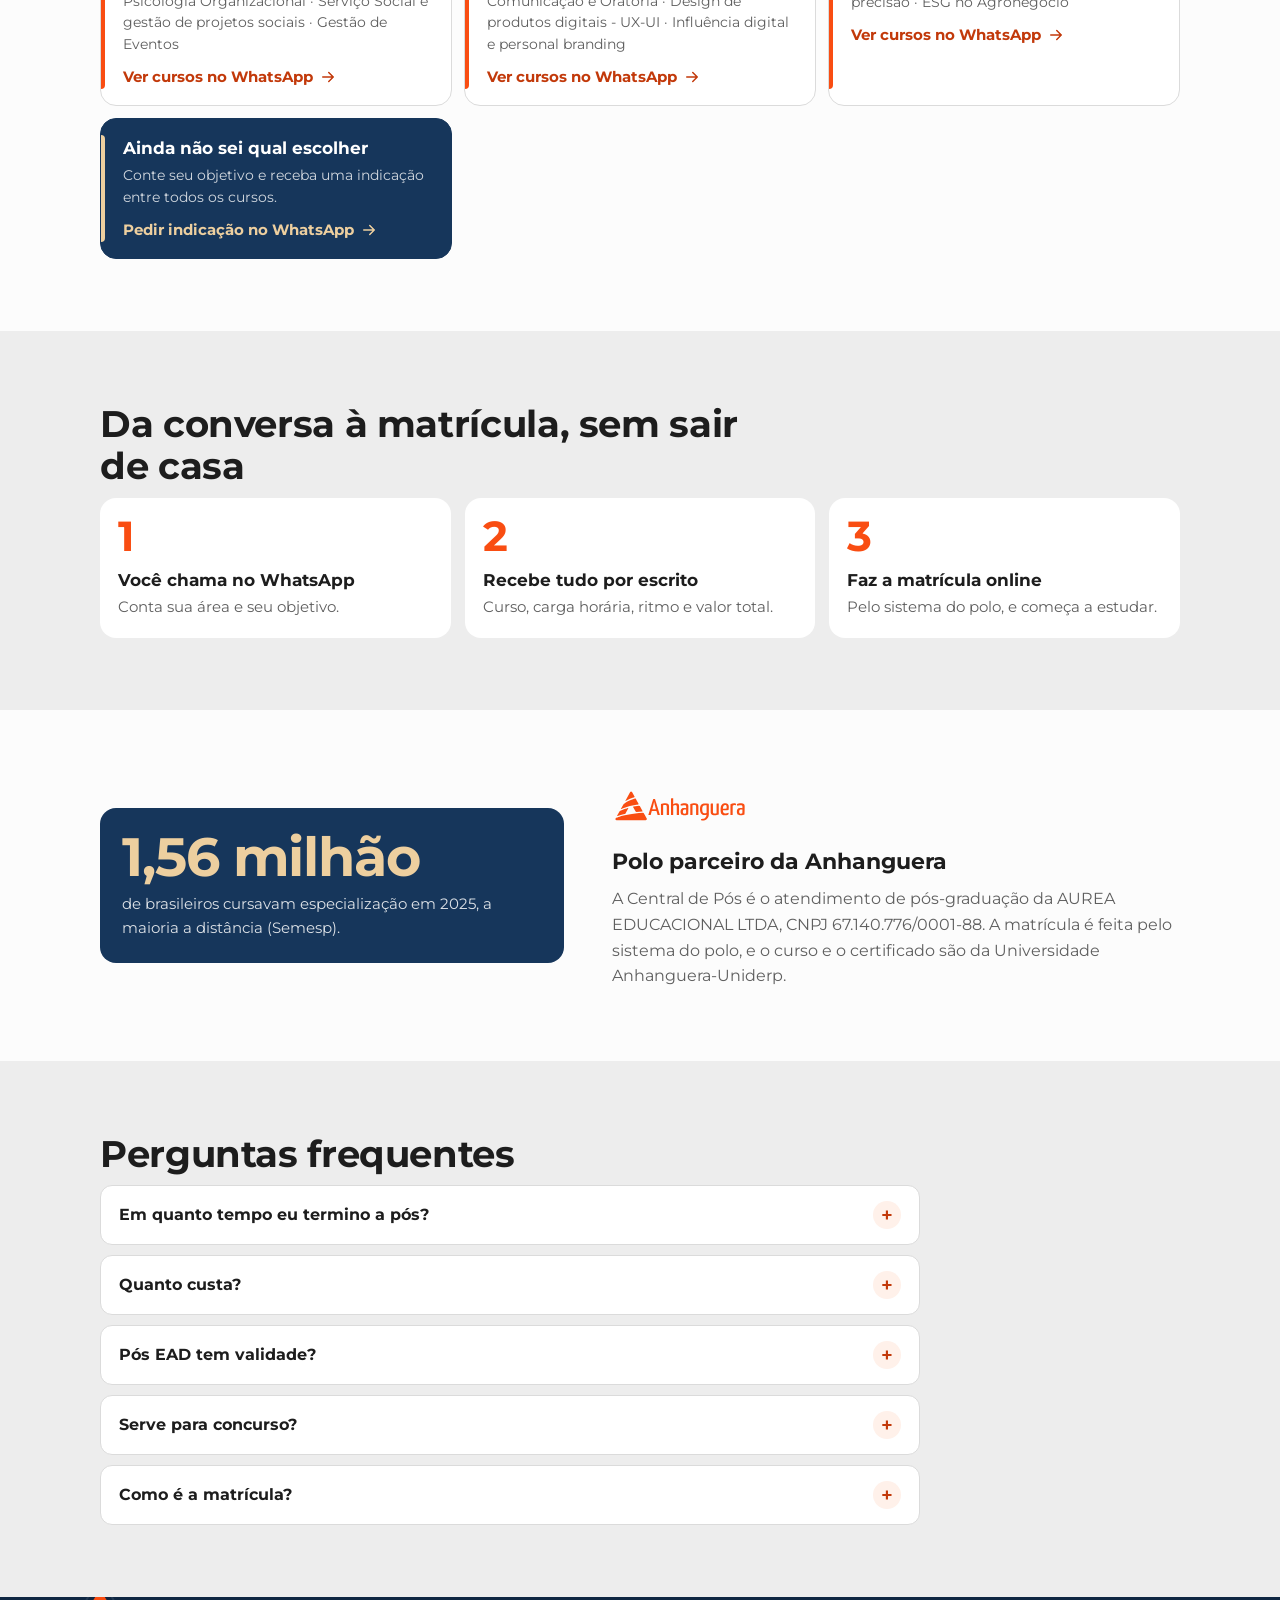
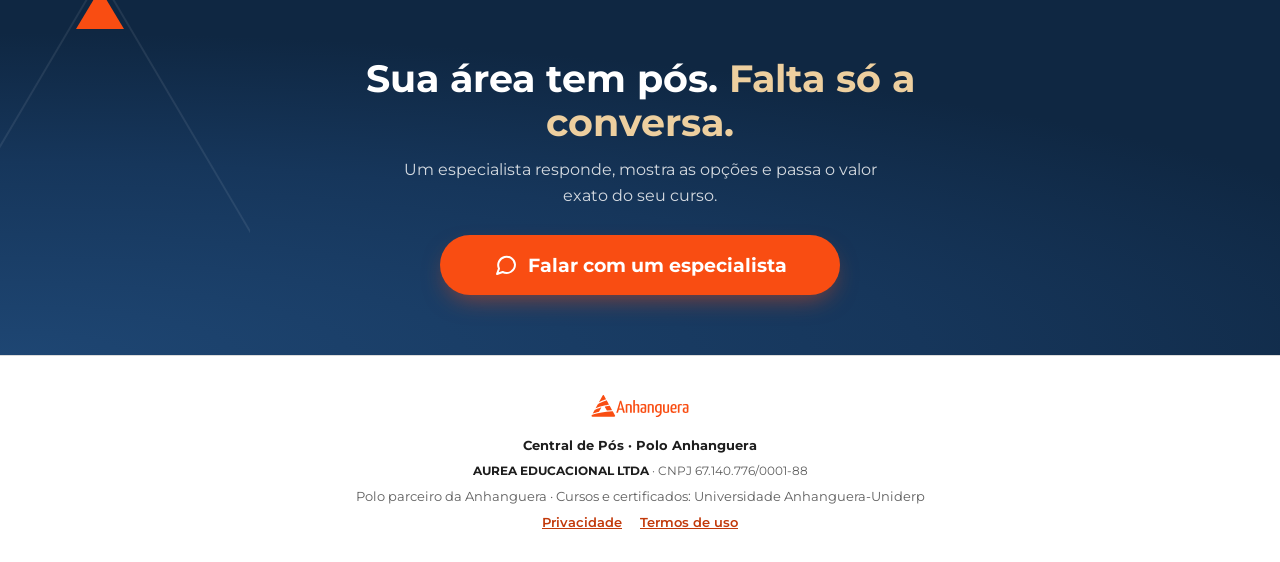
==== commit 0043c27f: "Perguntas de prazo e preço no lugar de "Isso é golpe?"; rodapé com nome e CNPJ Ritmos conferidos no " ====
--- a/index.html
+++ b/index.html
@@ -215,6 +215,8 @@
 .rodape__logo { width: 102px; height: auto; margin: 0 auto 12px; }
 .rodape p + p { margin-top: 6px; }
 .rodape__marca { font-weight: 700; color: var(--texto); }
+.rodape__dados { font-size: 0.74rem; }
+.rodape__dados strong { color: var(--texto); }
 .rodape__links { display: flex; justify-content: center; gap: 18px; }
 .rodape__links a { font-weight: 600; }
 
@@ -271,7 +273,7 @@
   *, *::before, *::after { animation: none !important; transition: none !important; }
 }
 </style>
-<script type="application/ld+json">{"@context":"https://schema.org","@graph":[{"@type":"EducationalOrganization","name":"Central de Pós · Polo Anhanguera","legalName":"AUREA EDUCACIONAL LTDA","taxID":"67.140.776/0001-88","url":"https://centraldepos.com.br/","areaServed":"BR","contactPoint":{"@type":"ContactPoint","telephone":"+55-19-99246-7847","contactType":"customer service","availableLanguage":"Portuguese","hoursAvailable":{"@type":"OpeningHoursSpecification","dayOfWeek":["Monday","Tuesday","Wednesday","Thursday","Friday","Saturday"],"opens":"08:00","closes":"19:00"}}},{"@type":"FAQPage","mainEntity":[{"@type":"Question","name":"Isso é golpe?","acceptedAnswer":{"@type":"Answer","text":"Não. Somos um polo parceiro da Anhanguera, da empresa AUREA EDUCACIONAL LTDA, CNPJ 67.140.776/0001-88. O curso e o certificado são da Universidade Anhanguera-Uniderp, e a matrícula é feita pelo sistema do polo. Antes de pagar, você recebe por escrito o nome do curso, a carga horária e o valor total."}},{"@type":"Question","name":"Serve para concurso?","acceptedAnswer":{"@type":"Answer","text":"Muitos editais e planos de carreira aceitam especialização como título, mas quem decide é o edital de cada um. Mande o seu para o especialista conferir antes de escolher o curso."}},{"@type":"Question","name":"Quanto tempo leva?","acceptedAnswer":{"@type":"Answer","text":"Depende do ritmo que você escolher: 4, 6 ou de 10 a 12 meses, conforme o curso. O especialista mostra os ritmos que a sua pós tem."}},{"@type":"Question","name":"Pós EAD tem validade?","acceptedAnswer":{"@type":"Answer","text":"Tem. Pela Resolução CNE/CES nº 1/2018, a especialização tem no mínimo 360 horas e o certificado tem validade nacional. A pós a distância só pode ser oferecida por instituição credenciada para EAD. Se você precisa do título para um conselho profissional, confirme com o conselho antes de escolher: certificado de especialização não é o mesmo que título de especialista."}},{"@type":"Question","name":"Como é a matrícula?","acceptedAnswer":{"@type":"Answer","text":"Pelo WhatsApp, sem ir a lugar nenhum. O especialista confirma com você o curso, o ritmo e o valor e faz a matrícula pelo sistema do polo. Depois, você estuda 100% online, no seu horário."}}]}]}</script>
+<script type="application/ld+json">{"@context":"https://schema.org","@graph":[{"@type":"EducationalOrganization","name":"Central de Pós · Polo Anhanguera","legalName":"AUREA EDUCACIONAL LTDA","taxID":"67.140.776/0001-88","url":"https://centraldepos.com.br/","areaServed":"BR","contactPoint":{"@type":"ContactPoint","telephone":"+55-19-99246-7847","contactType":"customer service","availableLanguage":"Portuguese","hoursAvailable":{"@type":"OpeningHoursSpecification","dayOfWeek":["Monday","Tuesday","Wednesday","Thursday","Friday","Saturday"],"opens":"08:00","closes":"19:00"}}},{"@type":"FAQPage","mainEntity":[{"@type":"Question","name":"Em quanto tempo eu termino a pós?","acceptedAnswer":{"@type":"Answer","text":"Você escolhe o ritmo: Superintensivo, em 4 meses; Intensivo, em 6 meses; ou EAD, em 10 a 12 meses. O conteúdo é o mesmo, muda só o tempo para concluir. Nem todo curso tem os três ritmos: o especialista mostra os do seu."}},{"@type":"Question","name":"Quanto custa?","acceptedAnswer":{"@type":"Answer","text":"Depende do curso, da categoria e do ritmo escolhido. O especialista passa o valor exato e o total por escrito antes da matrícula, já com as condições da campanha do mês."}},{"@type":"Question","name":"Pós EAD tem validade?","acceptedAnswer":{"@type":"Answer","text":"Tem. Pela Resolução CNE/CES nº 1/2018, a especialização tem no mínimo 360 horas e o certificado tem validade nacional. A pós a distância só pode ser oferecida por instituição credenciada para EAD. Se você precisa do título para um conselho profissional, confirme com o conselho antes de escolher: certificado de especialização não é o mesmo que título de especialista."}},{"@type":"Question","name":"Serve para concurso?","acceptedAnswer":{"@type":"Answer","text":"Muitos editais e planos de carreira aceitam especialização como título, mas quem decide é o edital de cada um. Mande o seu para o especialista conferir antes de escolher o curso."}},{"@type":"Question","name":"Como é a matrícula?","acceptedAnswer":{"@type":"Answer","text":"Pelo WhatsApp, sem ir a lugar nenhum. O especialista confirma com você o curso, o ritmo e o valor e faz a matrícula pelo sistema do polo. Depois, você estuda 100% online, no seu horário."}}]}]}</script>
 </head>
 <body class="com-barra">
 <header class="topo">
@@ -420,10 +422,10 @@
     <div class="dentro">
       <h2 class="secao__titulo">Perguntas frequentes</h2>
       <div class="perguntas">
-        <details class="pergunta"><summary>Isso é golpe?</summary><p>Não. Somos um polo parceiro da Anhanguera, da empresa AUREA EDUCACIONAL LTDA, CNPJ 67.140.776/0001-88. O curso e o certificado são da Universidade Anhanguera-Uniderp, e a matrícula é feita pelo sistema do polo. Antes de pagar, você recebe por escrito o nome do curso, a carga horária e o valor total.</p></details>
+        <details class="pergunta"><summary>Em quanto tempo eu termino a pós?</summary><p>Você escolhe o ritmo: Superintensivo, em 4 meses; Intensivo, em 6 meses; ou EAD, em 10 a 12 meses. O conteúdo é o mesmo, muda só o tempo para concluir. Nem todo curso tem os três ritmos: o especialista mostra os do seu.</p></details>
+        <details class="pergunta"><summary>Quanto custa?</summary><p>Depende do curso, da categoria e do ritmo escolhido. O especialista passa o valor exato e o total por escrito antes da matrícula, já com as condições da campanha do mês.</p></details>
+        <details class="pergunta"><summary>Pós EAD tem validade?</summary><p>Tem. Pela Resolução CNE/CES nº 1/2018, a especialização tem no mínimo 360 horas e o certificado tem validade nacional. A pós a distância só pode ser oferecida por instituição credenciada para EAD. Se você precisa do título para um conselho profissional, confirme com o conselho antes de escolher: certificado de especialização não é o mesmo que título de especialista.</p></details>
         <details class="pergunta"><summary>Serve para concurso?</summary><p>Muitos editais e planos de carreira aceitam especialização como título, mas quem decide é o edital de cada um. Mande o seu para o especialista conferir antes de escolher o curso.</p></details>
-        <details class="pergunta"><summary>Quanto tempo leva?</summary><p>Depende do ritmo que você escolher: 4, 6 ou de 10 a 12 meses, conforme o curso. O especialista mostra os ritmos que a sua pós tem.</p></details>
-        <details class="pergunta"><summary>Pós EAD tem validade?</summary><p>Tem. Pela Resolução CNE/CES nº 1/2018, a especialização tem no mínimo 360 horas e o certificado tem validade nacional. A pós a distância só pode ser oferecida por instituição credenciada para EAD. Se você precisa do título para um conselho profissional, confirme com o conselho antes de escolher: certificado de especialização não é o mesmo que título de especialista.</p></details>
         <details class="pergunta"><summary>Como é a matrícula?</summary><p>Pelo WhatsApp, sem ir a lugar nenhum. O especialista confirma com você o curso, o ritmo e o valor e faz a matrícula pelo sistema do polo. Depois, você estuda 100% online, no seu horário.</p></details>
       </div>
     </div>
@@ -445,8 +447,8 @@
   <div class="dentro">
     <img class="rodape__logo" src="/marca/anhanguera.svg" width="102" height="36" alt="Anhanguera" loading="lazy">
     <p class="rodape__marca">Central de Pós · Polo Anhanguera</p>
-    <p>Polo parceiro da Anhanguera · AUREA EDUCACIONAL LTDA · CNPJ 67.140.776/0001-88</p>
-    <p>Cursos e certificados: Universidade Anhanguera-Uniderp</p>
+    <p class="rodape__dados"><strong>AUREA EDUCACIONAL LTDA</strong> · CNPJ 67.140.776/0001-88</p>
+    <p>Polo parceiro da Anhanguera · Cursos e certificados: Universidade Anhanguera-Uniderp</p>
     <p class="rodape__links"><a href="/privacidade/">Privacidade</a><a href="/termos/">Termos de uso</a></p>
   </div>
 </footer>
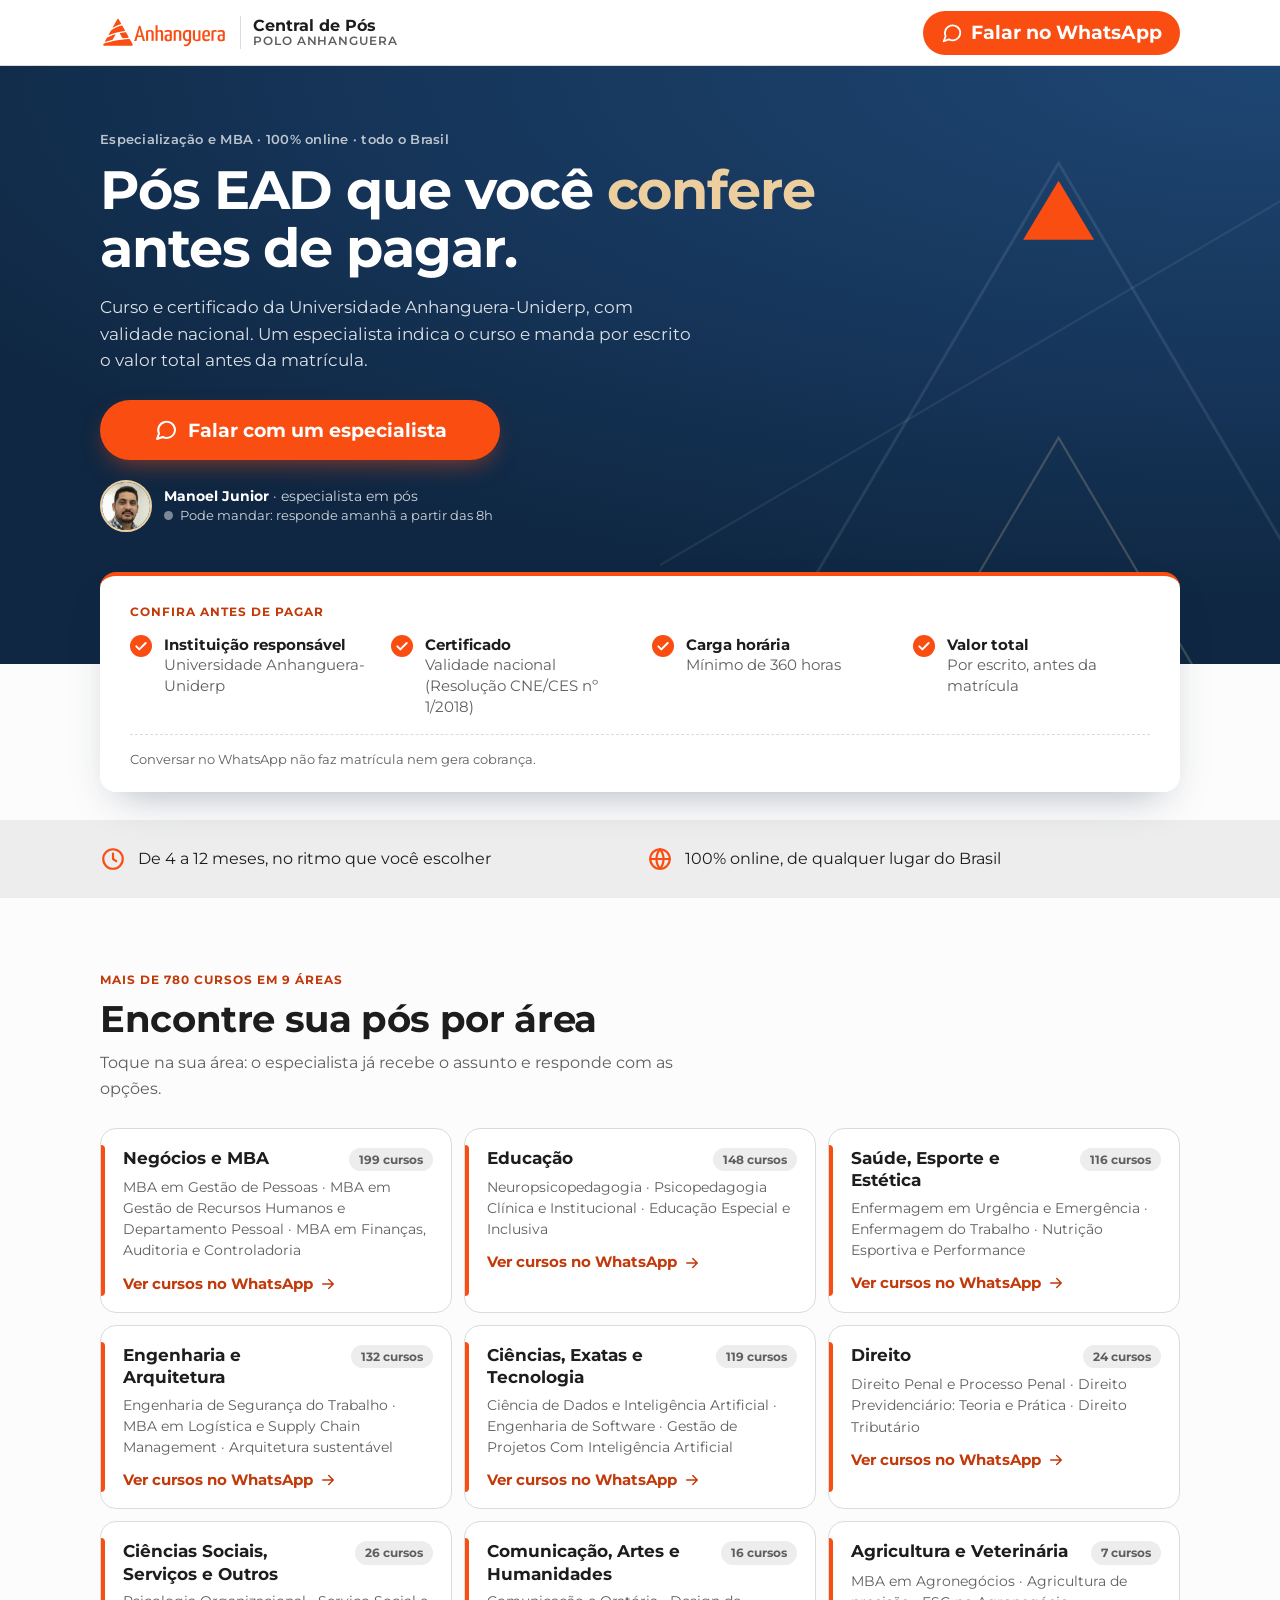
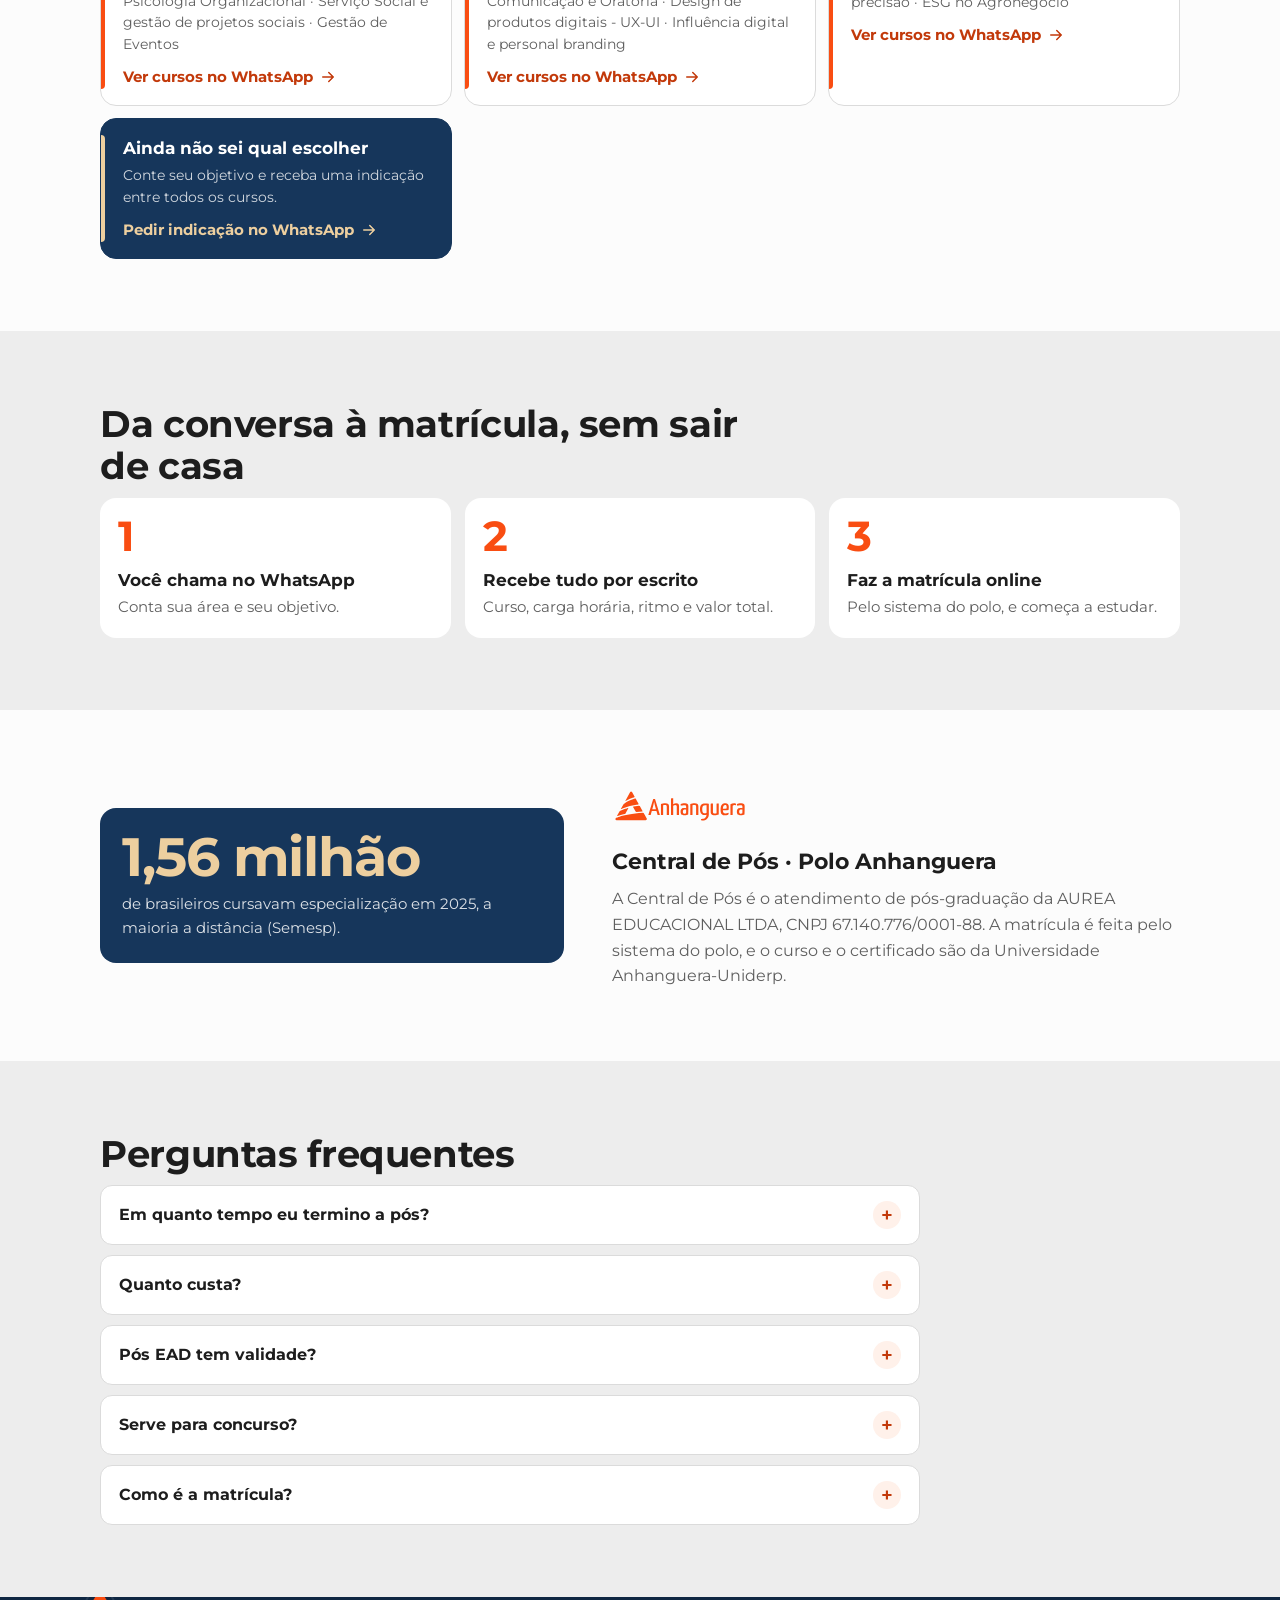
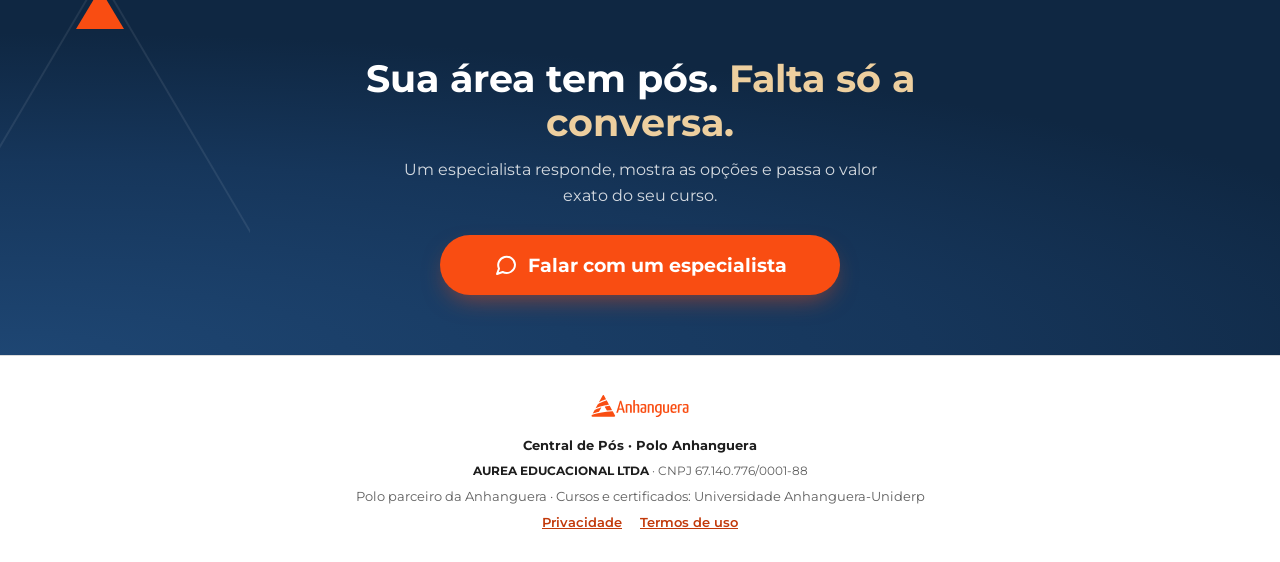
==== commit 8a54976a: "Topo com "Polo Anhanguera" e tag do Google Ads pronta para ligar O topo e a imagem de compartilhamen" ====
--- a/index.html
+++ b/index.html
@@ -68,7 +68,7 @@
 .inteiro { white-space: nowrap; }
 a:focus-visible, summary:focus-visible { outline: 3px solid var(--laranja); outline-offset: 3px; }
 
-/* Cabeçalho: logo oficial + "Central de Pós / Polo parceiro" */
+/* Cabeçalho: logo oficial + "Central de Pós / Polo Anhanguera" */
 .topo { position: sticky; top: 0; z-index: 20; background: var(--branco); border-bottom: 1px solid var(--linha); }
 .topo__dentro { display: flex; align-items: center; justify-content: space-between; gap: 12px; max-width: var(--largura); margin: 0 auto; min-height: 64px; padding: 10px 20px; }
 .marca { display: flex; align-items: center; gap: 12px; color: var(--texto); text-decoration: none; }
@@ -233,6 +233,24 @@
 .barra-whats--fora { transform: translateY(140%); opacity: 0; }
 .com-barra { padding-bottom: calc(80px + env(safe-area-inset-bottom)); }
 
+/* Aviso do cookie do Google Ads (só existe com a tag ligada) */
+.cookies {
+  position: fixed; left: 12px; right: 12px; bottom: calc(12px + env(safe-area-inset-bottom)); z-index: 40;
+  display: flex; flex-direction: column; gap: 10px; padding: 14px 16px; border-radius: 16px;
+  background: var(--azul-escuro); color: var(--branco); font-size: 0.9rem; line-height: 1.45;
+  box-shadow: 0 14px 30px -10px rgba(15, 39, 66, 0.6);
+}
+.cookies[hidden] { display: none; }
+.cookies a { color: var(--dourado); }
+.cookies__botoes { display: flex; gap: 8px; justify-content: flex-end; }
+.cookies__botao {
+  min-height: 44px; padding: 0 20px; border-radius: 999px; border: 1px solid rgba(255, 255, 255, 0.55);
+  background: transparent; color: inherit; font: inherit; font-weight: 700; cursor: pointer;
+}
+.cookies__botao--sim { background: var(--branco); border-color: var(--branco); color: var(--azul); }
+.com-cookies .barra-whats { bottom: calc(var(--altura-cookies, 140px) + 24px + env(safe-area-inset-bottom)); }
+@media (min-width: 640px) { .cookies { left: auto; width: 420px; } }
+
 /* Páginas de texto (privacidade, termos) */
 .texto { max-width: 780px; padding-top: 36px; padding-bottom: 56px; }
 .texto h1 { font-size: clamp(1.7rem, 6vw, 2.3rem); margin-bottom: 6px; }
@@ -274,13 +292,14 @@
 }
 </style>
 <script type="application/ld+json">{"@context":"https://schema.org","@graph":[{"@type":"EducationalOrganization","name":"Central de Pós · Polo Anhanguera","legalName":"AUREA EDUCACIONAL LTDA","taxID":"67.140.776/0001-88","url":"https://centraldepos.com.br/","areaServed":"BR","contactPoint":{"@type":"ContactPoint","telephone":"+55-19-99246-7847","contactType":"customer service","availableLanguage":"Portuguese","hoursAvailable":{"@type":"OpeningHoursSpecification","dayOfWeek":["Monday","Tuesday","Wednesday","Thursday","Friday","Saturday"],"opens":"08:00","closes":"19:00"}}},{"@type":"FAQPage","mainEntity":[{"@type":"Question","name":"Em quanto tempo eu termino a pós?","acceptedAnswer":{"@type":"Answer","text":"Você escolhe o ritmo: Superintensivo, em 4 meses; Intensivo, em 6 meses; ou EAD, em 10 a 12 meses. O conteúdo é o mesmo, muda só o tempo para concluir. Nem todo curso tem os três ritmos: o especialista mostra os do seu."}},{"@type":"Question","name":"Quanto custa?","acceptedAnswer":{"@type":"Answer","text":"Depende do curso, da categoria e do ritmo escolhido. O especialista passa o valor exato e o total por escrito antes da matrícula, já com as condições da campanha do mês."}},{"@type":"Question","name":"Pós EAD tem validade?","acceptedAnswer":{"@type":"Answer","text":"Tem. Pela Resolução CNE/CES nº 1/2018, a especialização tem no mínimo 360 horas e o certificado tem validade nacional. A pós a distância só pode ser oferecida por instituição credenciada para EAD. Se você precisa do título para um conselho profissional, confirme com o conselho antes de escolher: certificado de especialização não é o mesmo que título de especialista."}},{"@type":"Question","name":"Serve para concurso?","acceptedAnswer":{"@type":"Answer","text":"Muitos editais e planos de carreira aceitam especialização como título, mas quem decide é o edital de cada um. Mande o seu para o especialista conferir antes de escolher o curso."}},{"@type":"Question","name":"Como é a matrícula?","acceptedAnswer":{"@type":"Answer","text":"Pelo WhatsApp, sem ir a lugar nenhum. O especialista confirma com você o curso, o ritmo e o valor e faz a matrícula pelo sistema do polo. Depois, você estuda 100% online, no seu horário."}}]}]}</script>
+
 </head>
 <body class="com-barra">
 <header class="topo">
   <div class="topo__dentro">
     <a class="marca" href="/">
       <img class="marca__logo" src="/marca/anhanguera.svg" width="102" height="36" alt="Anhanguera">
-      <span class="marca__texto"><strong>Central de Pós</strong><span>Polo parceiro</span></span>
+      <span class="marca__texto"><strong>Central de Pós</strong><span>Polo Anhanguera</span></span>
     </a>
     <a class="topo__whats" data-whats data-posicao="cabecalho" href="https://wa.me/5519992467847?text=Oi!%20Vim%20pelo%20site%20e%20quero%20saber%20da%20p%C3%B3s%20(SITE)" rel="noopener" aria-label="Falar no WhatsApp"><svg viewBox="0 0 24 24" fill="none" stroke="currentColor" stroke-width="2" stroke-linecap="round" stroke-linejoin="round" aria-hidden="true"><path d="M21 11.5a8.4 8.4 0 0 1-12.3 7.5L3 21l2-5.4A8.4 8.4 0 1 1 21 11.5z"/></svg><span>Falar no WhatsApp</span></a>
   </div>
@@ -412,7 +431,7 @@
       <p class="numero"><strong>1,56 milhão</strong><span>de brasileiros cursavam especialização em 2025, a maioria a distância (Semesp).</span></p>
       <div class="institucional__texto">
         <img class="institucional__logo" src="/marca/anhanguera.svg" width="136" height="48" alt="Anhanguera" loading="lazy">
-        <h2>Polo parceiro da Anhanguera</h2>
+        <h2>Central de Pós · Polo Anhanguera</h2>
         <p>A Central de Pós é o atendimento de pós-graduação da AUREA EDUCACIONAL LTDA, CNPJ 67.140.776/0001-88. A matrícula é feita pelo sistema do polo, e o curso e o certificado são da Universidade Anhanguera-Uniderp.</p>
       </div>
     </div>
@@ -453,6 +472,7 @@
   </div>
 </footer>
 <a class="barra-whats" data-whats data-posicao="barra" href="https://wa.me/5519992467847?text=Oi!%20Vim%20pelo%20site%20e%20quero%20saber%20da%20p%C3%B3s%20(SITE)" rel="noopener"><svg viewBox="0 0 24 24" fill="none" stroke="currentColor" stroke-width="2" stroke-linecap="round" stroke-linejoin="round" aria-hidden="true"><path d="M21 11.5a8.4 8.4 0 0 1-12.3 7.5L3 21l2-5.4A8.4 8.4 0 1 1 21 11.5z"/></svg><span>Falar com um especialista</span></a>
+
 <script>
 /* Monta o link do WhatsApp do Manoel a partir do código da página e do ?c= da URL.
    O gerador embute este arquivo em cada página de link curto, para o redirecionamento
@@ -462,16 +482,19 @@
   // Vídeo: rede + número com 2 dígitos (00 = bio). Palavra-chave: resposta automática do direct/Messenger.
   var CODIGO_VIDEO = /^(IG|FB|TT|KW|YT)(\d{2})$/;
   var CODIGO_PALAVRA = /^(IG|FB)(POS|MBA|CONCURSO|CARREIRA)$/;
+  // Anúncio pago: AM = Meta (Facebook e Instagram), AG = Google, + número com 2 dígitos.
+  var CODIGO_ANUNCIO = /^A[MG]\d{2}$/;
 
   function codigoValido(c) {
     c = String(c || '').trim().toUpperCase();
-    return CODIGO_VIDEO.test(c) || CODIGO_PALAVRA.test(c) ? c : '';
+    return CODIGO_VIDEO.test(c) || CODIGO_PALAVRA.test(c) || CODIGO_ANUNCIO.test(c) ? c : '';
   }
 
   // codigo 'SITE' = chegou sem código de rede. area: nome de exibição, nos botões das áreas.
   function mensagem(codigo, area) {
     var video = CODIGO_VIDEO.exec(codigo);
     var origem = codigo === 'SITE' ? 'Vim pelo site'
+      : CODIGO_ANUNCIO.test(codigo) ? 'Vi o anúncio'
       : video && video[2] !== '00' ? 'Vi o vídeo no ' + REDES[video[1]]
       : 'Vim pelo ' + REDES[codigo.slice(0, 2)];
     return 'Oi! ' + origem + ' e quero saber da pós' + (area ? ' em ' + area : '') + ' (' + codigo + ')';
@@ -492,8 +515,9 @@
 (function () {
   var NUMERO = '5519992467847';
   var REGISTRO = '';
+  var CONVERSAO = ''; // "AW-id/rótulo" da conversão do Google Ads, ou vazio sem a tag
   var TRINTA_DIAS = 30 * 24 * 60 * 60 * 1000;
-  var REDE_DA_SIGLA = { IG: 'instagram', FB: 'facebook', TT: 'tiktok', KW: 'kwai', YT: 'youtube' };
+  var REDE_DA_SIGLA = { IG: 'instagram', FB: 'facebook', TT: 'tiktok', KW: 'kwai', YT: 'youtube', AM: 'meta', AG: 'google' };
   var agora = Date.now();
 
   function ler(chave) {
@@ -542,6 +566,9 @@
     }
     if (typeof window.gtag === 'function') {
       try { window.gtag('event', 'whatsapp_clique', { codigo: codigo, area: area, posicao: posicao }); } catch (e) {}
+      if (CONVERSAO) {
+        try { window.gtag('event', 'conversion', { send_to: CONVERSAO }); } catch (e) {}
+      }
     }
   }
 
@@ -612,6 +639,29 @@
     for (var m = 0; m < principais.length; m++) observador.observe(principais[m]);
   }
 
+  // Aviso do cookie do Google Ads: só existe na página quando a tag está ligada, e some depois da resposta.
+  // Enquanto ele está na tela, a barra do WhatsApp sobe para ficar acima dele.
+  var aviso = document.querySelector('[data-cookies]');
+  var respondeu = null;
+  try { respondeu = localStorage.getItem('cp_cookies'); } catch (e) {}
+  if (aviso && respondeu !== 'sim' && respondeu !== 'nao') {
+    aviso.hidden = false;
+    document.body.classList.add('com-cookies');
+    document.body.style.setProperty('--altura-cookies', aviso.offsetHeight + 'px');
+    var respostas = aviso.querySelectorAll('[data-cookies-resposta]');
+    for (var r = 0; r < respostas.length; r++) {
+      respostas[r].addEventListener('click', function () {
+        var resposta = this.getAttribute('data-cookies-resposta');
+        try { localStorage.setItem('cp_cookies', resposta); } catch (e) {}
+        if (resposta === 'sim' && typeof window.gtag === 'function') {
+          try { window.gtag('consent', 'update', { ad_storage: 'granted', ad_user_data: 'granted' }); } catch (e) {}
+        }
+        aviso.hidden = true;
+        document.body.classList.remove('com-cookies');
+      });
+    }
+  }
+
   // ?area=saude (vídeo de área): leva direto ao cartão da área.
   var slug = parametro('area').replace(/[^a-z]/g, '');
   var alvo = slug && document.getElementById('area-' + slug);
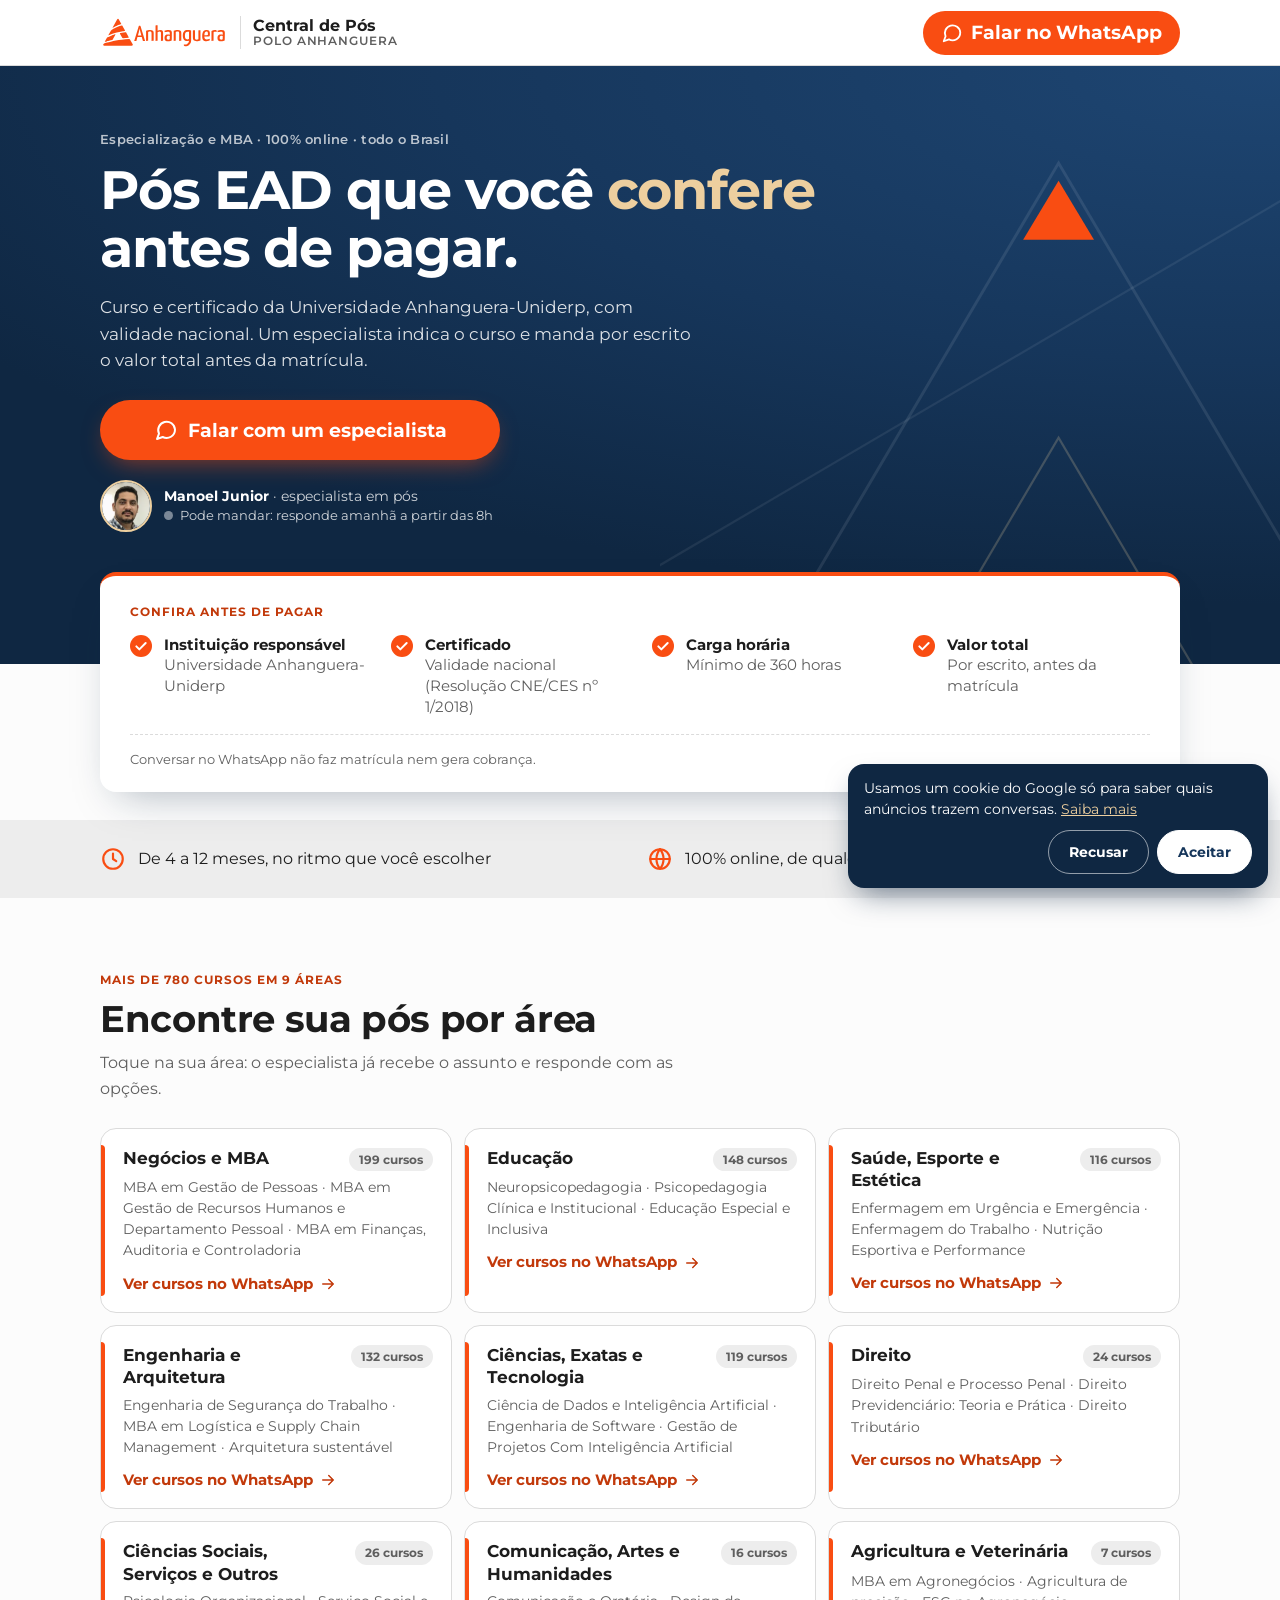
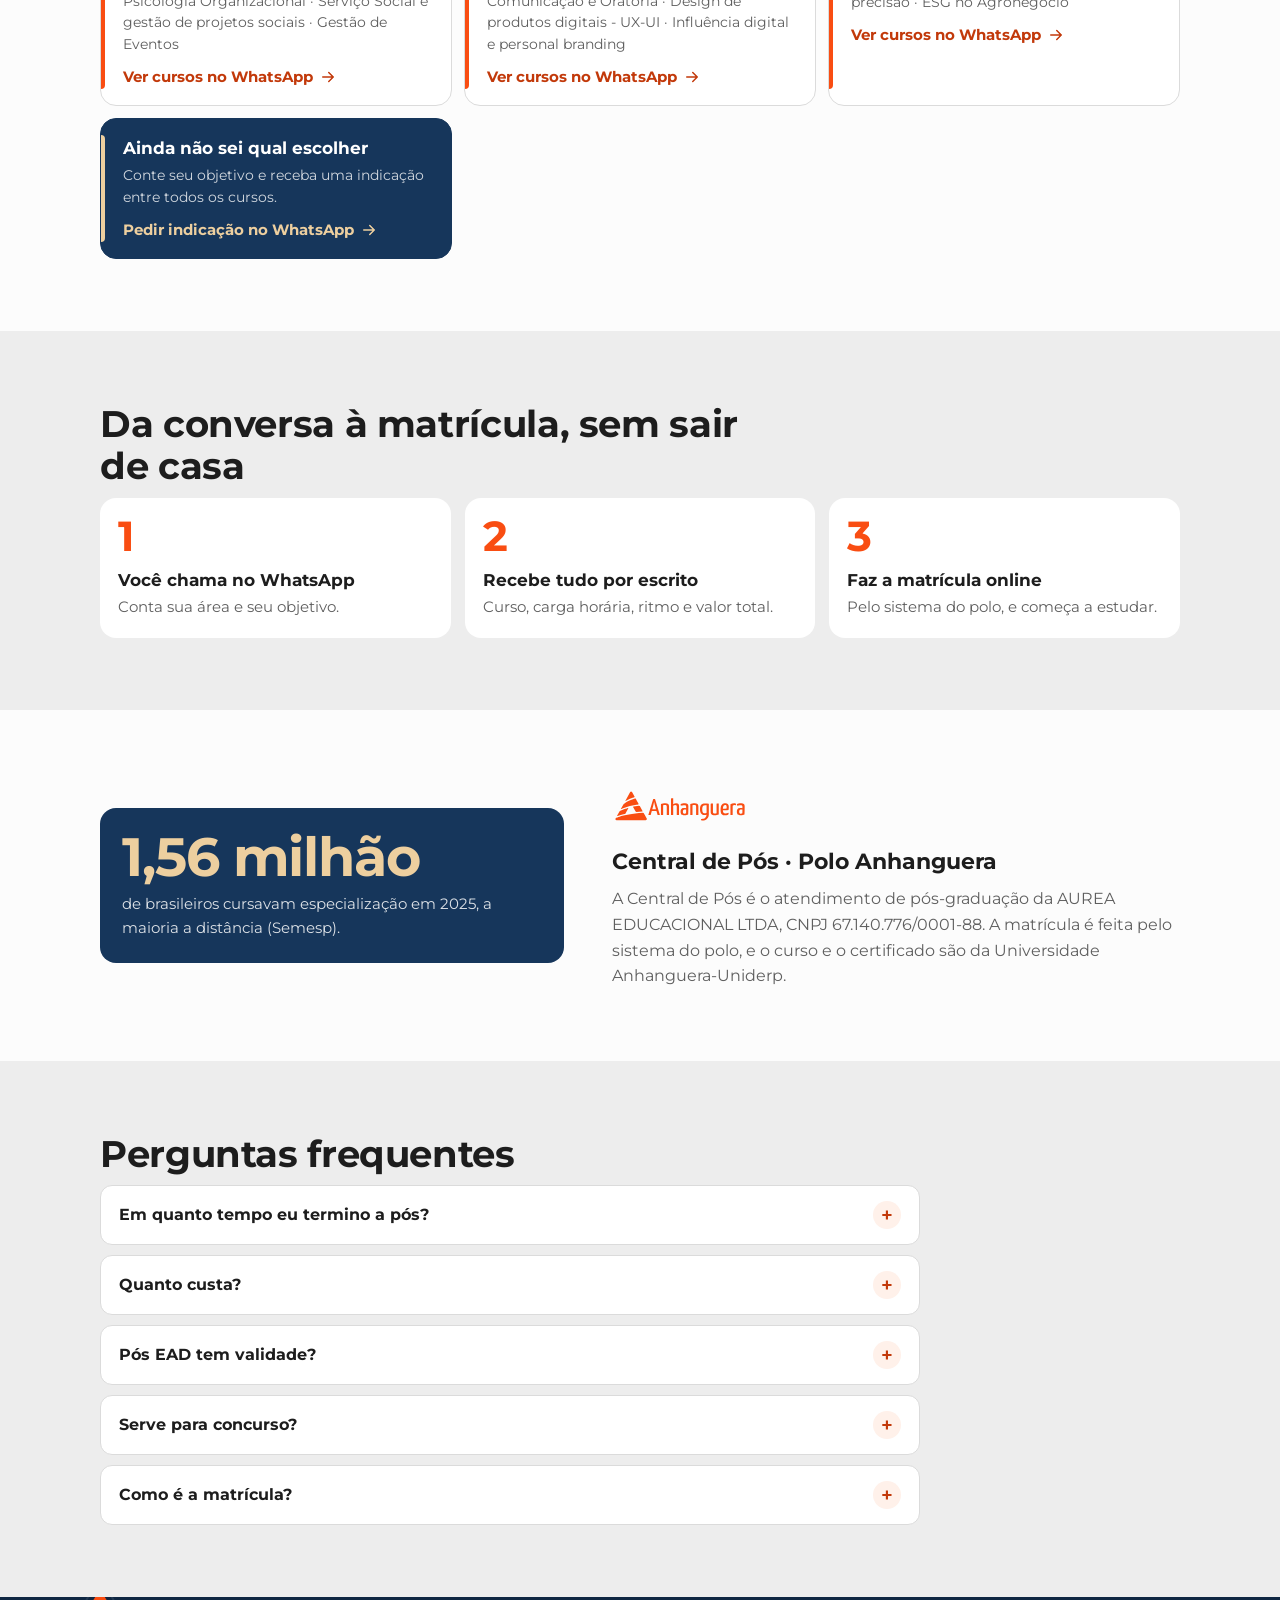
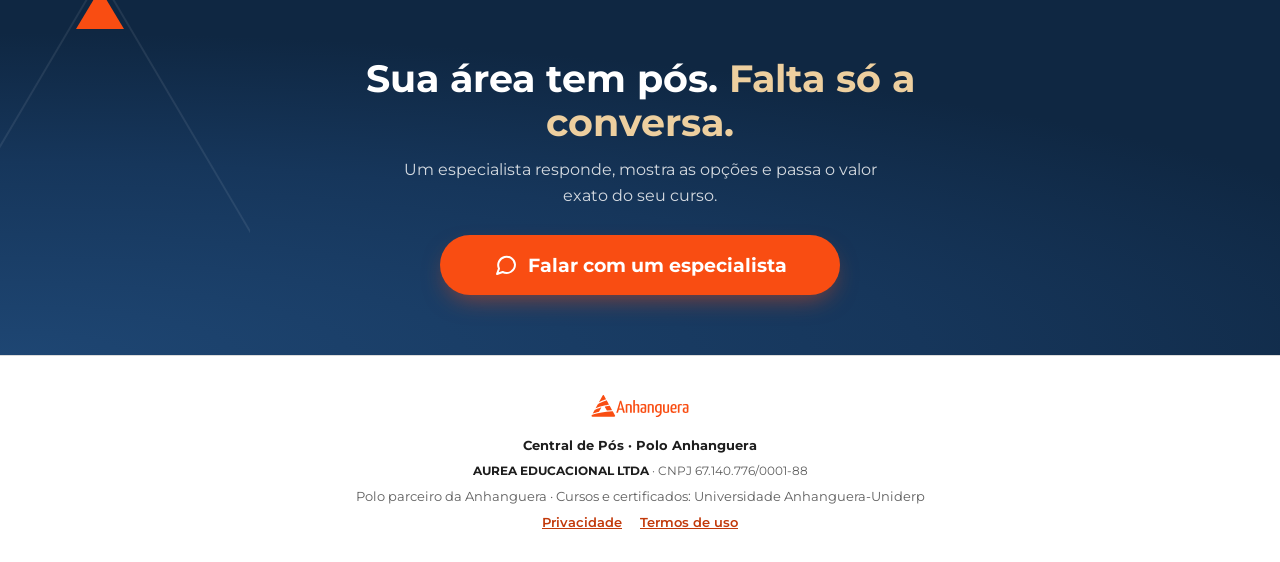
==== commit 915cdd2f: "Liga a tag do Google Ads da pós (AW-18540770966, conversão "WhatsApp clique") O ID e o rótulo vieram" ====
--- a/index.html
+++ b/index.html
@@ -292,7 +292,15 @@
 }
 </style>
 <script type="application/ld+json">{"@context":"https://schema.org","@graph":[{"@type":"EducationalOrganization","name":"Central de Pós · Polo Anhanguera","legalName":"AUREA EDUCACIONAL LTDA","taxID":"67.140.776/0001-88","url":"https://centraldepos.com.br/","areaServed":"BR","contactPoint":{"@type":"ContactPoint","telephone":"+55-19-99246-7847","contactType":"customer service","availableLanguage":"Portuguese","hoursAvailable":{"@type":"OpeningHoursSpecification","dayOfWeek":["Monday","Tuesday","Wednesday","Thursday","Friday","Saturday"],"opens":"08:00","closes":"19:00"}}},{"@type":"FAQPage","mainEntity":[{"@type":"Question","name":"Em quanto tempo eu termino a pós?","acceptedAnswer":{"@type":"Answer","text":"Você escolhe o ritmo: Superintensivo, em 4 meses; Intensivo, em 6 meses; ou EAD, em 10 a 12 meses. O conteúdo é o mesmo, muda só o tempo para concluir. Nem todo curso tem os três ritmos: o especialista mostra os do seu."}},{"@type":"Question","name":"Quanto custa?","acceptedAnswer":{"@type":"Answer","text":"Depende do curso, da categoria e do ritmo escolhido. O especialista passa o valor exato e o total por escrito antes da matrícula, já com as condições da campanha do mês."}},{"@type":"Question","name":"Pós EAD tem validade?","acceptedAnswer":{"@type":"Answer","text":"Tem. Pela Resolução CNE/CES nº 1/2018, a especialização tem no mínimo 360 horas e o certificado tem validade nacional. A pós a distância só pode ser oferecida por instituição credenciada para EAD. Se você precisa do título para um conselho profissional, confirme com o conselho antes de escolher: certificado de especialização não é o mesmo que título de especialista."}},{"@type":"Question","name":"Serve para concurso?","acceptedAnswer":{"@type":"Answer","text":"Muitos editais e planos de carreira aceitam especialização como título, mas quem decide é o edital de cada um. Mande o seu para o especialista conferir antes de escolher o curso."}},{"@type":"Question","name":"Como é a matrícula?","acceptedAnswer":{"@type":"Answer","text":"Pelo WhatsApp, sem ir a lugar nenhum. O especialista confirma com você o curso, o ritmo e o valor e faz a matrícula pelo sistema do polo. Depois, você estuda 100% online, no seu horário."}}]}]}</script>
-
+<script>
+window.dataLayer = window.dataLayer || [];
+function gtag() { dataLayer.push(arguments); }
+gtag('consent', 'default', { ad_storage: 'denied', ad_user_data: 'denied', ad_personalization: 'denied', analytics_storage: 'denied' });
+try { if (localStorage.getItem('cp_cookies') === 'sim') gtag('consent', 'update', { ad_storage: 'granted', ad_user_data: 'granted' }); } catch (e) {}
+gtag('js', new Date());
+gtag('config', 'AW-18540770966');
+</script>
+<script async src="https://www.googletagmanager.com/gtag/js?id=AW-18540770966"></script>
 </head>
 <body class="com-barra">
 <header class="topo">
@@ -472,7 +480,10 @@
   </div>
 </footer>
 <a class="barra-whats" data-whats data-posicao="barra" href="https://wa.me/5519992467847?text=Oi!%20Vim%20pelo%20site%20e%20quero%20saber%20da%20p%C3%B3s%20(SITE)" rel="noopener"><svg viewBox="0 0 24 24" fill="none" stroke="currentColor" stroke-width="2" stroke-linecap="round" stroke-linejoin="round" aria-hidden="true"><path d="M21 11.5a8.4 8.4 0 0 1-12.3 7.5L3 21l2-5.4A8.4 8.4 0 1 1 21 11.5z"/></svg><span>Falar com um especialista</span></a>
-
+<div class="cookies" data-cookies hidden>
+  <p>Usamos um cookie do Google só para saber quais anúncios trazem conversas. <a href="/privacidade/#cookies">Saiba mais</a></p>
+  <div class="cookies__botoes"><button type="button" class="cookies__botao" data-cookies-resposta="nao">Recusar</button><button type="button" class="cookies__botao cookies__botao--sim" data-cookies-resposta="sim">Aceitar</button></div>
+</div>
 <script>
 /* Monta o link do WhatsApp do Manoel a partir do código da página e do ?c= da URL.
    O gerador embute este arquivo em cada página de link curto, para o redirecionamento
@@ -515,7 +526,7 @@
 (function () {
   var NUMERO = '5519992467847';
   var REGISTRO = '';
-  var CONVERSAO = ''; // "AW-id/rótulo" da conversão do Google Ads, ou vazio sem a tag
+  var CONVERSAO = 'AW-18540770966/ypzKCIfQ3KsdEJbt9ohF'; // "AW-id/rótulo" da conversão do Google Ads, ou vazio sem a tag
   var TRINTA_DIAS = 30 * 24 * 60 * 60 * 1000;
   var REDE_DA_SIGLA = { IG: 'instagram', FB: 'facebook', TT: 'tiktok', KW: 'kwai', YT: 'youtube', AM: 'meta', AG: 'google' };
   var agora = Date.now();
